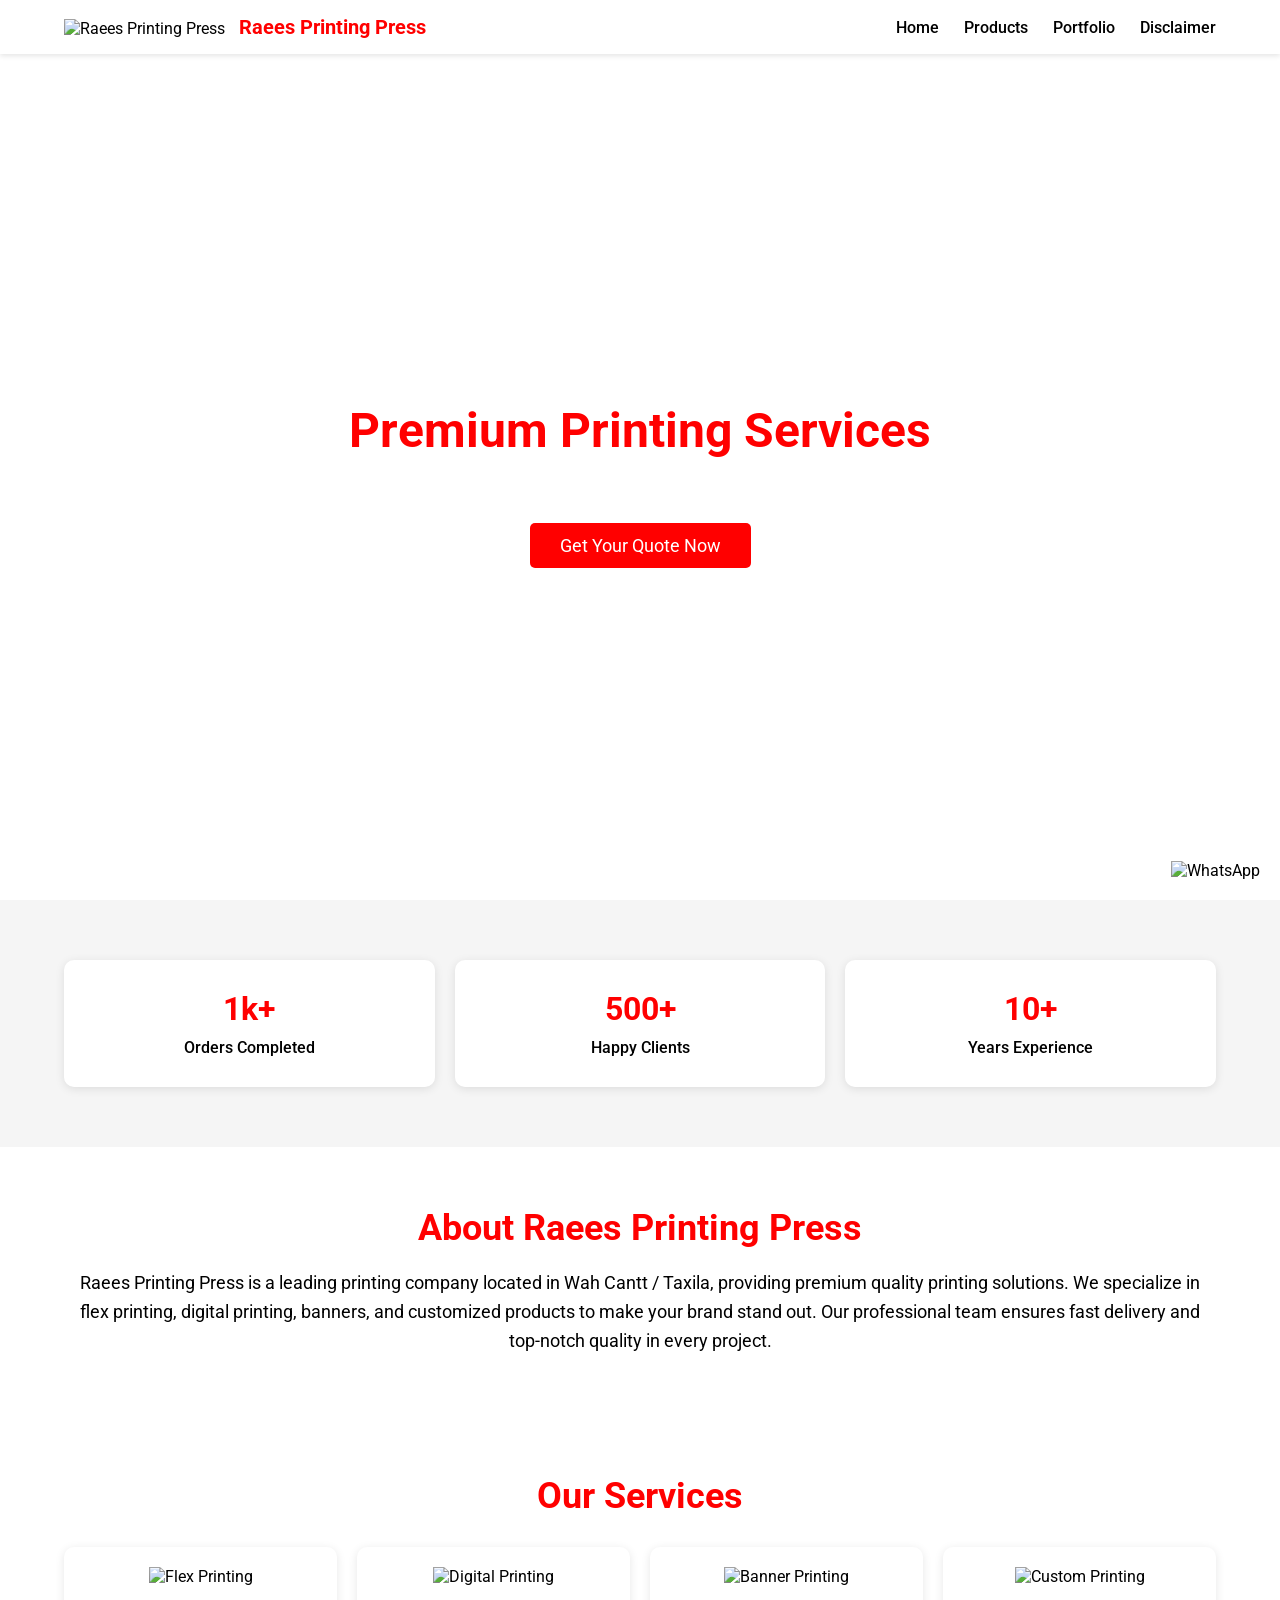
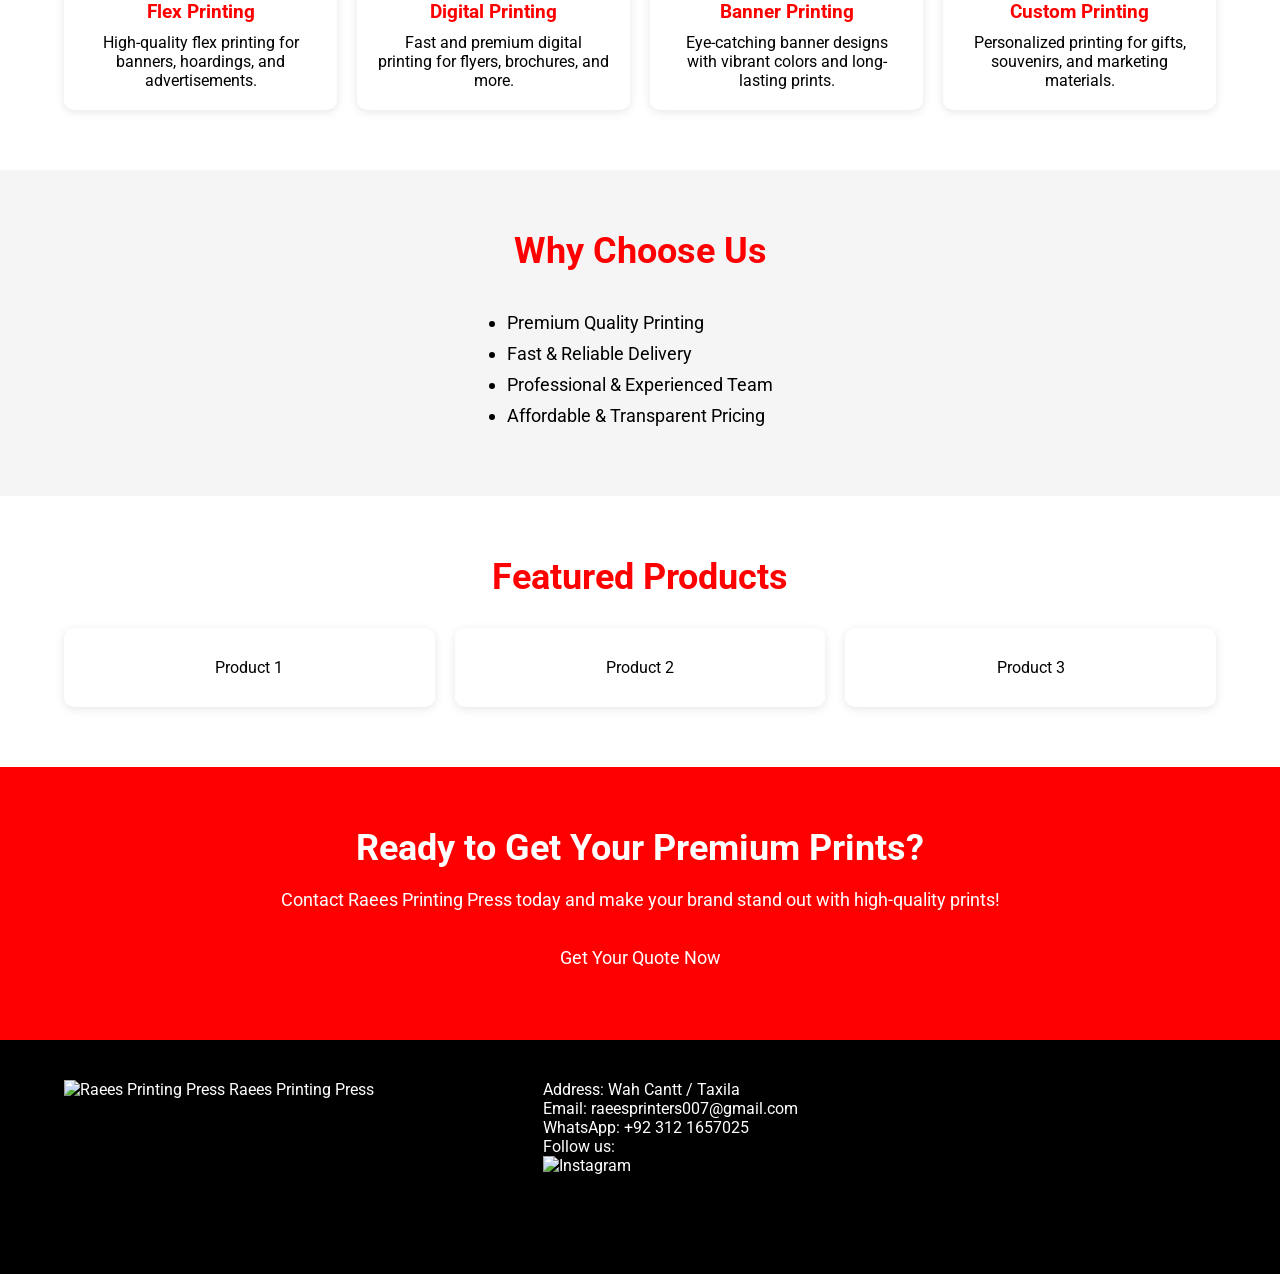
==== index.html @ 04711285 "Add initial index.html for Raees Printing Press" ====
<!DOCTYPE html>
<html lang="en">
<head>
<meta charset="UTF-8">
<meta name="viewport" content="width=device-width, initial-scale=1.0">
<title>Raees Printing Press | Professional Printing Services in Wah Cantt / Taxila</title>
<meta name="description" content="Raees Printing Press offers premium printing services including flex printing, digital printing, banner design, and more. Located in Wah Cantt / Taxila.">
<link rel="stylesheet" href="assets/css/style.css">
<link rel="icon" href="assets/images/logo.png">
<!-- Google Fonts -->
<link href="https://fonts.googleapis.com/css2?family=Roboto:wght@400;700&display=swap" rel="stylesheet">
</head>
<body>

<!-- WhatsApp Floating Button -->
<a href="https://wa.me/923121657025" target="_blank" class="whatsapp-float">
    <img src="assets/images/whatsapp.png" alt="WhatsApp">
</a>

<!-- Header / Hero Navbar -->
<header>
    <div class="container">
        <div class="logo">
            <img src="assets/images/logo.png" alt="Raees Printing Press">
            <span>Raees Printing Press</span>
        </div>
        <div class="hamburger" id="hamburger">
            <span></span>
            <span></span>
            <span></span>
        </div>
        <nav id="nav-menu">
            <ul>
                <li><a href="index.html">Home</a></li>
                <li><a href="products.html">Products</a></li>
                <li><a href="portfolio.html">Portfolio</a></li>
                <li><a href="disclaimer.html">Disclaimer</a></li>
            </ul>
        </nav>
    </div>
</header>

<!-- Hero Section -->
<section class="hero" style="background-image: url('assets/images/hero-bg.jpg');">
    <div class="hero-content">
        <h1>Premium Printing Services</h1>
        <p>High-quality flex, digital, and banner printing to make your brand shine.</p>
        <a href="contact.html" class="cta-btn">Get Your Quote Now</a>
    </div>
</section>

<!-- Stats Section -->
<section class="stats">
    <div class="container">
        <div class="stats-card"> 
            <h2>1k+</h2>
            <p>Orders Completed</p>
        </div>
        <div class="stats-card"> 
            <h2>500+</h2>
            <p>Happy Clients</p>
        </div>
        <div class="stats-card"> 
            <h2>10+</h2>
            <p>Years Experience</p>
        </div>
    </div>
</section>

<!-- About Section -->
<section class="about">
    <div class="container">
        <h2>About Raees Printing Press</h2>
        <p>Raees Printing Press is a leading printing company located in Wah Cantt / Taxila, providing premium quality printing solutions. We specialize in flex printing, digital printing, banners, and customized products to make your brand stand out. Our professional team ensures fast delivery and top-notch quality in every project.</p>
    </div>
</section>

<!-- Services Section -->
<section class="services">
    <div class="container">
        <h2>Our Services</h2>
        <div class="service-cards">
            <div class="service-card">
                <img src="assets/images/services-icons/flex.png" alt="Flex Printing">
                <h3>Flex Printing</h3>
                <p>High-quality flex printing for banners, hoardings, and advertisements.</p>
            </div>
            <div class="service-card">
                <img src="assets/images/services-icons/digital.png" alt="Digital Printing">
                <h3>Digital Printing</h3>
                <p>Fast and premium digital printing for flyers, brochures, and more.</p>
            </div>
            <div class="service-card">
                <img src="assets/images/services-icons/banner.png" alt="Banner Printing">
                <h3>Banner Printing</h3>
                <p>Eye-catching banner designs with vibrant colors and long-lasting prints.</p>
            </div>
            <div class="service-card">
                <img src="assets/images/services-icons/custom.png" alt="Custom Printing">
                <h3>Custom Printing</h3>
                <p>Personalized printing for gifts, souvenirs, and marketing materials.</p>
            </div>
        </div>
    </div>
</section>

<!-- Why Choose Us Section -->
<section class="why-choose">
    <div class="container">
        <h2>Why Choose Us</h2>
        <ul>
            <li>Premium Quality Printing</li>
            <li>Fast & Reliable Delivery</li>
            <li>Professional & Experienced Team</li>
            <li>Affordable & Transparent Pricing</li>
        </ul>
    </div>
</section>

<!-- Featured Products Section -->
<section class="featured-products">
    <div class="container">
        <h2>Featured Products</h2>
        <div class="product-cards">
            <div class="product-card">Product 1</div>
            <div class="product-card">Product 2</div>
            <div class="product-card">Product 3</div>
        </div>
    </div>
</section>

<!-- CTA Section -->
<section class="cta">
    <div class="container">
        <h2>Ready to Get Your Premium Prints?</h2>
        <p>Contact Raees Printing Press today and make your brand stand out with high-quality prints!</p>
        <a href="contact.html" class="cta-btn">Get Your Quote Now</a>
    </div>
</section>

<!-- Footer -->
<footer>
    <div class="container">
        <div class="footer-left">
            <img src="assets/images/logo.png" alt="Raees Printing Press">
            <span>Raees Printing Press</span>
        </div>
        <div class="footer-center">
            <p>Address: Wah Cantt / Taxila</p>
            <p>Email: <a href="mailto:raeesprinters007@gmail.com">raeesprinters007@gmail.com</a></p>
            <p>WhatsApp: <a href="https://wa.me/923121657025" target="_blank">+92 312 1657025</a></p>
            <p>Follow us:</p>
            <div class="social-icons">
                <a href="https://www.instagram.com/raees_printing_press?igsh=MTB2ZHc5Z3d5cWdnNQ==" target="_blank"><img src="assets/images/instagram.png" alt="Instagram"></a>
            </div>
        </div>
        <div class="footer-right">
            <iframe src="https://maps.app.goo.gl/bfA2wAhYfo6gKVCPA" width="250" height="150" style="border:0;" allowfullscreen="" loading="lazy"></iframe>
        </div>
    </div>
</footer>

<script src="assets/js/script.js"></script>
</body>
                        </html>
---- assets/css/style.css ----
/* Reset & Base */
*{
    margin:0;
    padding:0;
    box-sizing:border-box;
    font-family: 'Roboto', sans-serif;
}
body{
    background:#fff;
    color:#000;
}
a{text-decoration:none;color:inherit;}

/* Container */
.container{
    width:90%;
    max-width:1200px;
    margin:auto;
}

/* Header */
header{
    background:#fff;
    position:fixed;
    width:100%;
    top:0;
    left:0;
    z-index:1000;
    box-shadow:0 2px 5px rgba(0,0,0,0.1);
}
header .container{
    display:flex;
    justify-content:space-between;
    align-items:center;
    padding:15px 0;
}
.logo img{
    height:50px;
    margin-right:10px;
}
.logo span{
    font-size:20px;
    font-weight:700;
    color:red;
}
nav ul{
    display:flex;
    list-style:none;
    gap:25px;
}
nav ul li a{
    font-weight:500;
    color:#000;
    transition:0.3s;
}
nav ul li a:hover{color:red;}
.hamburger{
    display:none;
    flex-direction:column;
    cursor:pointer;
    gap:5px;
}
.hamburger span{
    width:25px;
    height:3px;
    background:red;
    transition:0.3s;
}

/* Hero Section */
.hero{
    height:100vh;
    background-size:cover;
    background-position:center;
    display:flex;
    justify-content:center;
    align-items:center;
    text-align:center;
    color:#fff;
    padding-top:70px;
}
.hero-content h1{
    font-size:48px;
    font-weight:700;
    margin-bottom:15px;
    color:red;
    opacity:0;
    transform:translateY(-30px);
    animation:fadeSlideIn 1s forwards 0.5s;
}
.hero-content p{
    font-size:20px;
    margin-bottom:25px;
    opacity:0;
    transform:translateY(30px);
    animation:fadeSlideIn 1s forwards 1s;
}
.cta-btn{
    display:inline-block;
    background:red;
    color:#fff;
    padding:12px 30px;
    font-size:18px;
    border-radius:5px;
    transition:0.3s;
}
.cta-btn:hover{
    background:#000;
    color:#fff;
}

/* Stats Section */
.stats{
    background:#f5f5f5;
    padding:60px 0;
}
.stats .container{
    display:flex;
    flex-wrap:wrap;
    gap:20px;
    justify-content:center;
}
.stats-card{
    background:#fff;
    flex:1 1 30%;
    min-width:200px;
    padding:30px;
    text-align:center;
    border-radius:10px;
    box-shadow:0 2px 10px rgba(0,0,0,0.1);
    transition:0.5s;
    opacity:0;
    transform:translateY(50px);
}
.stats-card h2{color:red;font-size:32px;margin-bottom:10px;}
.stats-card p{font-weight:500;}
.stats-card:hover{transform:translateY(-10px);}

/* About Section */
.about{padding:60px 0;text-align:center;}
.about h2{color:red;font-size:36px;margin-bottom:20px;}
.about p{font-size:18px;line-height:1.6;}

/* Services Section */
.services{padding:60px 0;text-align:center;}
.services h2{color:red;font-size:36px;margin-bottom:30px;}
.service-cards{
    display:flex;
    flex-wrap:wrap;
    gap:20px;
    justify-content:center;
}
.service-card{
    background:#fff;
    flex:1 1 220px;
    padding:20px;
    border-radius:10px;
    box-shadow:0 2px 10px rgba(0,0,0,0.1);
    transition:0.5s;
    opacity:0;
    transform:translateY(50px);
}
.service-card img{
    width:60px;
    margin-bottom:15px;
}
.service-card h3{color:red;margin-bottom:10px;}
.service-card p{font-size:16px;}
.service-card:hover{transform:translateY(-10px);}

/* Why Choose Us */
.why-choose{padding:60px 0;text-align:center;background:#f5f5f5;}
.why-choose h2{color:red;font-size:36px;margin-bottom:20px;}
.why-choose ul{
    list-style: disc;
    display:inline-block;
    text-align:left;
    margin-top:20px;
    font-size:18px;
}
.why-choose ul li{margin-bottom:10px;}

/* Featured Products */
.featured-products{padding:60px 0;text-align:center;}
.featured-products h2{color:red;font-size:36px;margin-bottom:30px;}
.product-cards{
    display:flex;
    flex-wrap:wrap;
    gap:20px;
    justify-content:center;
}
.product-card{
    background:#fff;
    flex:1 1 220px;
    padding:30px;
    border-radius:10px;
    box-shadow:0 2px 10px rgba(0,0,0,0.1);
    transition:0.5s;
    opacity:0;
    transform:translateY(50px);
}
.product-card:hover{transform:translateY(-10px);}

/* CTA Section */
.cta{padding:60px 0;text-align:center;background:red;color:#fff;}
.cta h2{font-size:36px;margin-bottom:20px;}
.cta p{font-size:18px;margin-bottom:25px;}

/* Footer */
footer{
    background:#000;
    color:#fff;
    padding:40px 0;
}
footer .container{
    display:flex;
    flex-wrap:wrap;
    gap:20px;
    justify-content:space-between;
}
footer a{color:#fff;}
.social-icons img{width:30px;margin-right:10px;}

/* WhatsApp Floating */
.whatsapp-float{
    position:fixed;
    bottom:20px;
    right:20px;
    z-index:1000;
}
.whatsapp-float img{width:50px;height:50px;}

/* Animations */
@keyframes fadeSlideIn{
    to{
        opacity:1;
        transform:translateY(0);
    }
}

/* Responsive */
@media(max-width:992px){
    nav ul{display:none;flex-direction:column;gap:15px;}
    .hamburger{display:flex;}
}
@media(max-width:768px){
    .stats .container{justify-content:center;}
    .stats-card{flex:1 1 45%;}
    .service-card{flex:1 1 45%;}
    .product-card{flex:1 1 45%;}
}
@media(max-width:480px){
    .stats-card{flex:1 1 100%; text-align:center;}
    .hero-content h1{font-size:32px;}
    .hero-content p{font-size:16px;}
    .cta h2{font-size:28px;}
}
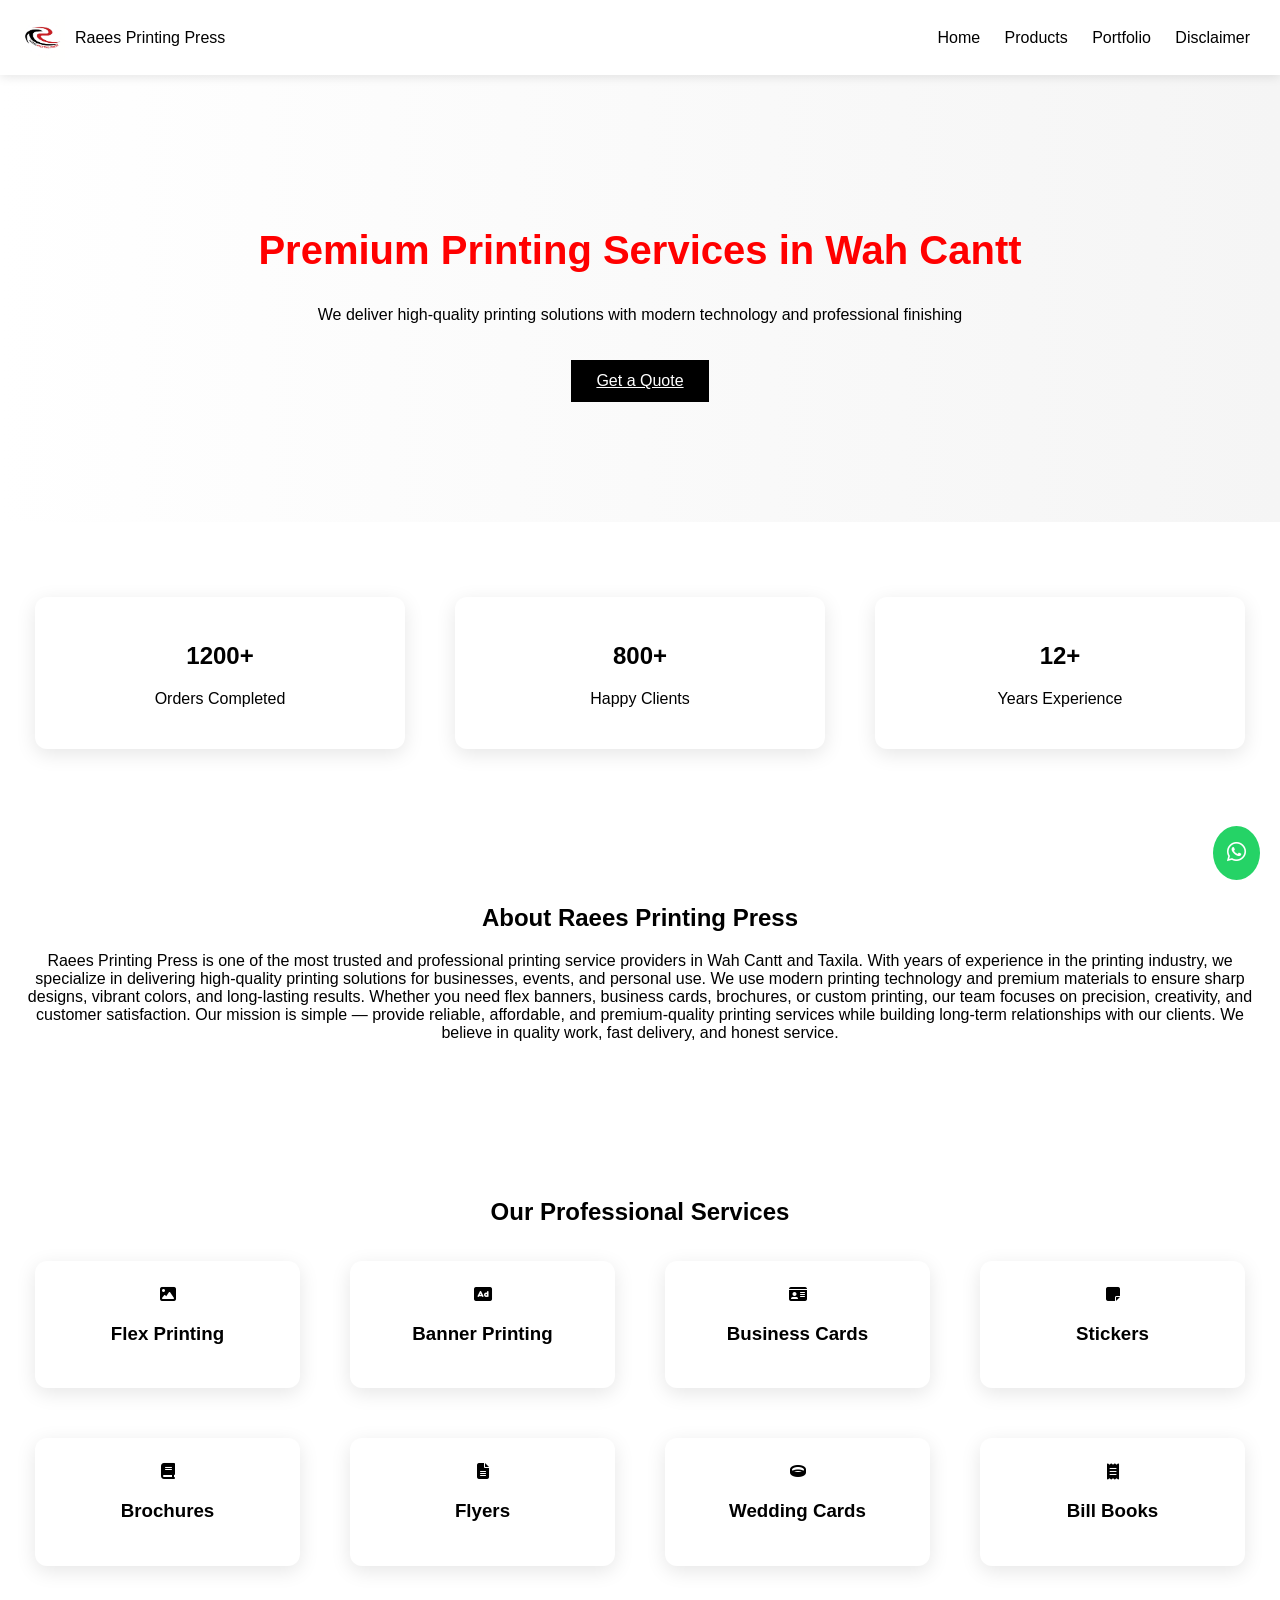
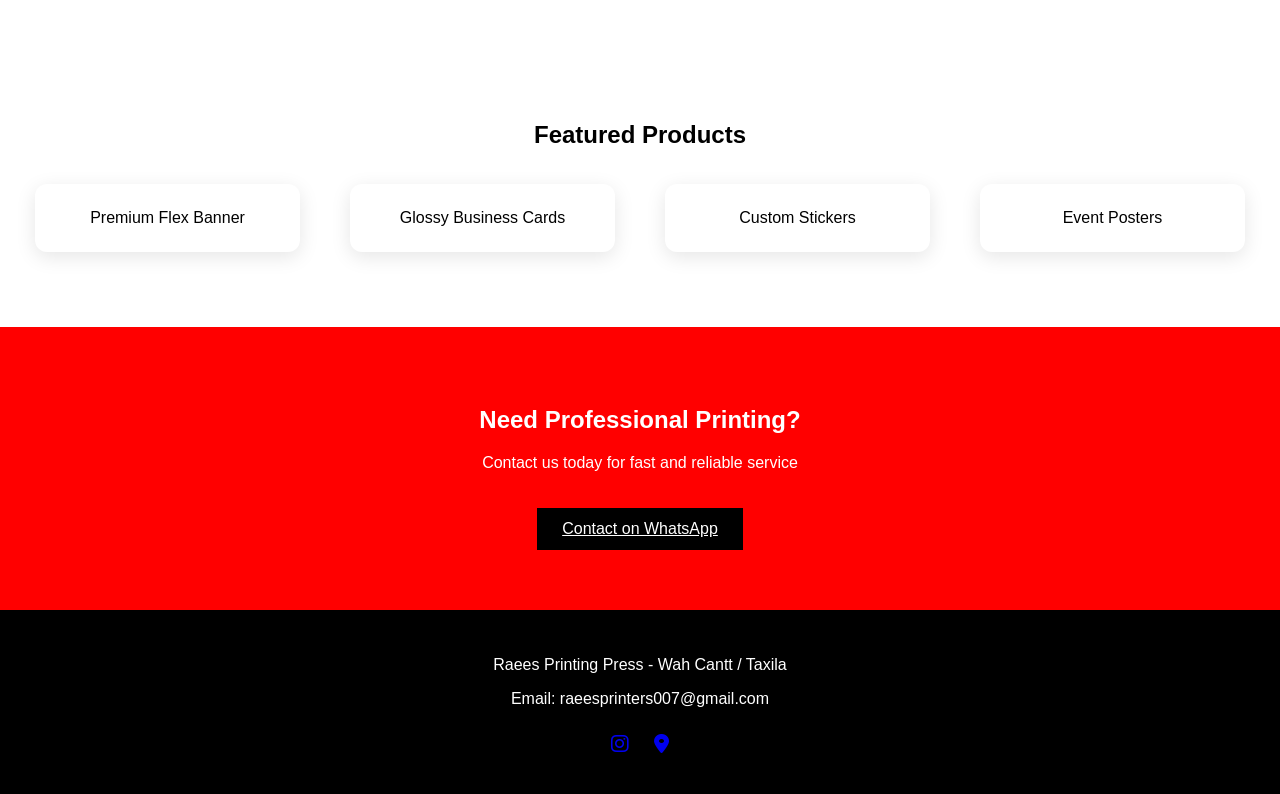
==== commit dfa9f257: "Create index.html for Raees Printing Press website This HTML file serves as the main structure for t" ====
--- a/index.html
+++ b/index.html
@@ -3,163 +3,158 @@
 <head>
 <meta charset="UTF-8">
 <meta name="viewport" content="width=device-width, initial-scale=1.0">
-<title>Raees Printing Press | Professional Printing Services in Wah Cantt / Taxila</title>
-<meta name="description" content="Raees Printing Press offers premium printing services including flex printing, digital printing, banner design, and more. Located in Wah Cantt / Taxila.">
-<link rel="stylesheet" href="assets/css/style.css">
-<link rel="icon" href="assets/images/logo.png">
-<!-- Google Fonts -->
-<link href="https://fonts.googleapis.com/css2?family=Roboto:wght@400;700&display=swap" rel="stylesheet">
+
+<title>Raees Printing Press | Best Printing Services in Wah Cantt & Taxila</title>
+
+<meta name="description" content="Raees Printing Press provides premium flex printing, banners, business cards, stickers, and more in Wah Cantt & Taxila. Affordable, fast, and high quality printing services.">
+
+<link rel="stylesheet" href="style.css">
+
+<!-- Icons -->
+<link rel="stylesheet" href="https://cdnjs.cloudflare.com/ajax/libs/font-awesome/6.5.0/css/all.min.css">
+
 </head>
+
 <body>
 
-<!-- WhatsApp Floating Button -->
-<a href="https://wa.me/923121657025" target="_blank" class="whatsapp-float">
-    <img src="assets/images/whatsapp.png" alt="WhatsApp">
+<!-- WhatsApp -->
+<a href="https://wa.me/923121657025" target="_blank" class="whatsapp">
+<i class="fa-brands fa-whatsapp"></i>
 </a>
 
-<!-- Header / Hero Navbar -->
+<!-- HEADER -->
 <header>
-    <div class="container">
-        <div class="logo">
-            <img src="assets/images/logo.png" alt="Raees Printing Press">
-            <span>Raees Printing Press</span>
-        </div>
-        <div class="hamburger" id="hamburger">
-            <span></span>
-            <span></span>
-            <span></span>
-        </div>
-        <nav id="nav-menu">
-            <ul>
-                <li><a href="index.html">Home</a></li>
-                <li><a href="products.html">Products</a></li>
-                <li><a href="portfolio.html">Portfolio</a></li>
-                <li><a href="disclaimer.html">Disclaimer</a></li>
-            </ul>
-        </nav>
-    </div>
+<div class="logo">
+<img src="logo.png">
+<span>Raees Printing Press</span>
+</div>
+
+<div class="menu" id="menu">
+<i class="fa fa-bars"></i>
+</div>
+
+<nav id="nav">
+<a href="index.html">Home</a>
+<a href="products.html">Products</a>
+<a href="portfolio.html">Portfolio</a>
+<a href="disclaimer.html">Disclaimer</a>
+</nav>
 </header>
 
-<!-- Hero Section -->
-<section class="hero" style="background-image: url('assets/images/hero-bg.jpg');">
-    <div class="hero-content">
-        <h1>Premium Printing Services</h1>
-        <p>High-quality flex, digital, and banner printing to make your brand shine.</p>
-        <a href="contact.html" class="cta-btn">Get Your Quote Now</a>
-    </div>
+<!-- HERO -->
+<section class="hero">
+<h1>Premium Printing Services in Wah Cantt</h1>
+<p>We deliver high-quality printing solutions with modern technology and professional finishing</p>
+
+<a href="https://wa.me/923121657025" target="_blank" class="btn">Get a Quote</a>
 </section>
 
-<!-- Stats Section -->
-<section class="stats">
-    <div class="container">
-        <div class="stats-card"> 
-            <h2>1k+</h2>
-            <p>Orders Completed</p>
-        </div>
-        <div class="stats-card"> 
-            <h2>500+</h2>
-            <p>Happy Clients</p>
-        </div>
-        <div class="stats-card"> 
-            <h2>10+</h2>
-            <p>Years Experience</p>
-        </div>
-    </div>
+<!-- STATS -->
+<section class="section stats">
+<div class="card"><h2 data-target="1200">0</h2><p>Orders Completed</p></div>
+<div class="card"><h2 data-target="800">0</h2><p>Happy Clients</p></div>
+<div class="card"><h2 data-target="12">0</h2><p>Years Experience</p></div>
 </section>
 
-<!-- About Section -->
-<section class="about">
-    <div class="container">
-        <h2>About Raees Printing Press</h2>
-        <p>Raees Printing Press is a leading printing company located in Wah Cantt / Taxila, providing premium quality printing solutions. We specialize in flex printing, digital printing, banners, and customized products to make your brand stand out. Our professional team ensures fast delivery and top-notch quality in every project.</p>
-    </div>
+<!-- ABOUT -->
+<section class="section">
+<h2>About Raees Printing Press</h2>
+
+<p>
+Raees Printing Press is one of the most trusted and professional printing service providers in Wah Cantt and Taxila. With years of experience in the printing industry, we specialize in delivering high-quality printing solutions for businesses, events, and personal use.
+
+We use modern printing technology and premium materials to ensure sharp designs, vibrant colors, and long-lasting results. Whether you need flex banners, business cards, brochures, or custom printing, our team focuses on precision, creativity, and customer satisfaction.
+
+Our mission is simple — provide reliable, affordable, and premium-quality printing services while building long-term relationships with our clients. We believe in quality work, fast delivery, and honest service.
+</p>
+
 </section>
 
-<!-- Services Section -->
-<section class="services">
-    <div class="container">
-        <h2>Our Services</h2>
-        <div class="service-cards">
-            <div class="service-card">
-                <img src="assets/images/services-icons/flex.png" alt="Flex Printing">
-                <h3>Flex Printing</h3>
-                <p>High-quality flex printing for banners, hoardings, and advertisements.</p>
-            </div>
-            <div class="service-card">
-                <img src="assets/images/services-icons/digital.png" alt="Digital Printing">
-                <h3>Digital Printing</h3>
-                <p>Fast and premium digital printing for flyers, brochures, and more.</p>
-            </div>
-            <div class="service-card">
-                <img src="assets/images/services-icons/banner.png" alt="Banner Printing">
-                <h3>Banner Printing</h3>
-                <p>Eye-catching banner designs with vibrant colors and long-lasting prints.</p>
-            </div>
-            <div class="service-card">
-                <img src="assets/images/services-icons/custom.png" alt="Custom Printing">
-                <h3>Custom Printing</h3>
-                <p>Personalized printing for gifts, souvenirs, and marketing materials.</p>
-            </div>
-        </div>
-    </div>
+<!-- SERVICES -->
+<section class="section">
+<h2>Our Professional Services</h2>
+
+<div class="grid">
+
+<div class="card">
+<i class="fa-solid fa-image"></i>
+<h3>Flex Printing</h3>
+</div>
+
+<div class="card">
+<i class="fa-solid fa-rectangle-ad"></i>
+<h3>Banner Printing</h3>
+</div>
+
+<div class="card">
+<i class="fa-solid fa-id-card"></i>
+<h3>Business Cards</h3>
+</div>
+
+<div class="card">
+<i class="fa-solid fa-sticky-note"></i>
+<h3>Stickers</h3>
+</div>
+
+<div class="card">
+<i class="fa-solid fa-book"></i>
+<h3>Brochures</h3>
+</div>
+
+<div class="card">
+<i class="fa-solid fa-file-lines"></i>
+<h3>Flyers</h3>
+</div>
+
+<div class="card">
+<i class="fa-solid fa-ring"></i>
+<h3>Wedding Cards</h3>
+</div>
+
+<div class="card">
+<i class="fa-solid fa-receipt"></i>
+<h3>Bill Books</h3>
+</div>
+
+</div>
 </section>
 
-<!-- Why Choose Us Section -->
-<section class="why-choose">
-    <div class="container">
-        <h2>Why Choose Us</h2>
-        <ul>
-            <li>Premium Quality Printing</li>
-            <li>Fast & Reliable Delivery</li>
-            <li>Professional & Experienced Team</li>
-            <li>Affordable & Transparent Pricing</li>
-        </ul>
-    </div>
+<!-- FEATURED PRODUCTS -->
+<section class="section">
+<h2>Featured Products</h2>
+
+<div class="grid">
+
+<div class="card">Premium Flex Banner</div>
+<div class="card">Glossy Business Cards</div>
+<div class="card">Custom Stickers</div>
+<div class="card">Event Posters</div>
+
+</div>
 </section>
 
-<!-- Featured Products Section -->
-<section class="featured-products">
-    <div class="container">
-        <h2>Featured Products</h2>
-        <div class="product-cards">
-            <div class="product-card">Product 1</div>
-            <div class="product-card">Product 2</div>
-            <div class="product-card">Product 3</div>
-        </div>
-    </div>
+<!-- CTA -->
+<section class="cta">
+<h2>Need Professional Printing?</h2>
+<p>Contact us today for fast and reliable service</p>
+
+<a href="https://wa.me/923121657025" target="_blank" class="btn">Contact on WhatsApp</a>
 </section>
 
-<!-- CTA Section -->
-<section class="cta">
-    <div class="container">
-        <h2>Ready to Get Your Premium Prints?</h2>
-        <p>Contact Raees Printing Press today and make your brand stand out with high-quality prints!</p>
-        <a href="contact.html" class="cta-btn">Get Your Quote Now</a>
-    </div>
-</section>
+<!-- FOOTER -->
+<footer>
+<p>Raees Printing Press - Wah Cantt / Taxila</p>
+<p>Email: raeesprinters007@gmail.com</p>
 
-<!-- Footer -->
-<footer>
-    <div class="container">
-        <div class="footer-left">
-            <img src="assets/images/logo.png" alt="Raees Printing Press">
-            <span>Raees Printing Press</span>
-        </div>
-        <div class="footer-center">
-            <p>Address: Wah Cantt / Taxila</p>
-            <p>Email: <a href="mailto:raeesprinters007@gmail.com">raeesprinters007@gmail.com</a></p>
-            <p>WhatsApp: <a href="https://wa.me/923121657025" target="_blank">+92 312 1657025</a></p>
-            <p>Follow us:</p>
-            <div class="social-icons">
-                <a href="https://www.instagram.com/raees_printing_press?igsh=MTB2ZHc5Z3d5cWdnNQ==" target="_blank"><img src="assets/images/instagram.png" alt="Instagram"></a>
-            </div>
-        </div>
-        <div class="footer-right">
-            <iframe src="https://maps.app.goo.gl/bfA2wAhYfo6gKVCPA" width="250" height="150" style="border:0;" allowfullscreen="" loading="lazy"></iframe>
-        </div>
-    </div>
+<div class="icons">
+<a href="https://www.instagram.com/raees_printing_press?igsh=MTB2ZHc5Z3d5cWdnNQ==" target="_blank">
+<i class="fa-brands fa-instagram"></i></a>
+
+<a href="https://maps.app.goo.gl/bfA2wAhYfo6gKVCPA" target="_blank">
+<i class="fa-solid fa-location-dot"></i></a>
+</div>
 </footer>
 
-<script src="assets/js/script.js"></script>
+<script src="script.js"></script>
 </body>
-                        </html>
+</html>
--- a/style.css
+++ b/style.css
@@ -0,0 +1,163 @@
+body{
+margin:0;
+font-family: 'Segoe UI', sans-serif;
+scroll-behavior:smooth;
+}
+
+/* Header */
+header{
+display:flex;
+justify-content:space-between;
+align-items:center;
+padding:15px 20px;
+background:#fff;
+box-shadow:0 2px 10px rgba(0,0,0,0.1);
+position:sticky;
+top:0;
+z-index:1000;
+}
+
+.logo{display:flex;align-items:center}
+.logo img{width:45px;margin-right:10px}
+
+nav a{
+margin:10px;
+text-decoration:none;
+color:#000;
+position:relative;
+}
+
+nav a::after{
+content:'';
+width:0;
+height:2px;
+background:red;
+position:absolute;
+bottom:-5px;
+left:0;
+transition:0.3s;
+}
+nav a:hover::after{width:100%}
+
+.menu{display:none;font-size:22px;cursor:pointer}
+
+/* Hero */
+.hero{
+text-align:center;
+padding:120px 20px;
+background:linear-gradient(to right,#fff,#f5f5f5);
+}
+
+.hero h1{
+color:red;
+font-size:40px;
+animation:fadeUp 1s ease;
+}
+
+.hero p{
+animation:fadeUp 1.5s ease;
+}
+
+.btn{
+background:black;
+color:#fff;
+padding:12px 25px;
+display:inline-block;
+margin-top:20px;
+transition:0.3s;
+}
+.btn:hover{
+background:red;
+transform:scale(1.05);
+}
+
+/* Sections */
+.section{
+padding:60px 20px;
+text-align:center;
+}
+
+/* Cards */
+.card{
+background:#fff;
+margin:15px;
+padding:25px;
+border-radius:12px;
+box-shadow:0 5px 20px rgba(0,0,0,0.1);
+transition:0.4s;
+animation:fadeUp 1s ease;
+}
+
+.card:hover{
+transform:translateY(-10px) scale(1.03);
+box-shadow:0 10px 30px rgba(0,0,0,0.2);
+}
+
+/* Grid */
+.grid{
+display:grid;
+grid-template-columns:repeat(auto-fit,minmax(250px,1fr));
+gap:20px;
+}
+
+/* Stats */
+.stats{
+display:grid;
+grid-template-columns:repeat(auto-fit,minmax(200px,1fr));
+gap:20px;
+}
+
+/* CTA */
+.cta{
+background:red;
+color:#fff;
+padding:60px;
+text-align:center;
+}
+
+/* Footer */
+footer{
+background:#000;
+color:#fff;
+text-align:center;
+padding:30px;
+}
+
+.icons i{
+margin:10px;
+font-size:20px;
+}
+
+/* WhatsApp */
+.whatsapp{
+position:fixed;
+bottom:20px;
+right:20px;
+background:#25D366;
+color:#fff;
+padding:14px;
+border-radius:50%;
+font-size:22px;
+z-index:1000;
+}
+
+/* Animations */
+@keyframes fadeUp{
+from{opacity:0;transform:translateY(40px)}
+to{opacity:1;transform:translateY(0)}
+}
+
+/* Mobile */
+@media(max-width:768px){
+nav{
+display:none;
+flex-direction:column;
+background:#fff;
+position:absolute;
+top:60px;
+right:0;
+width:100%;
+}
+nav.active{display:flex}
+.menu{display:block}
+}
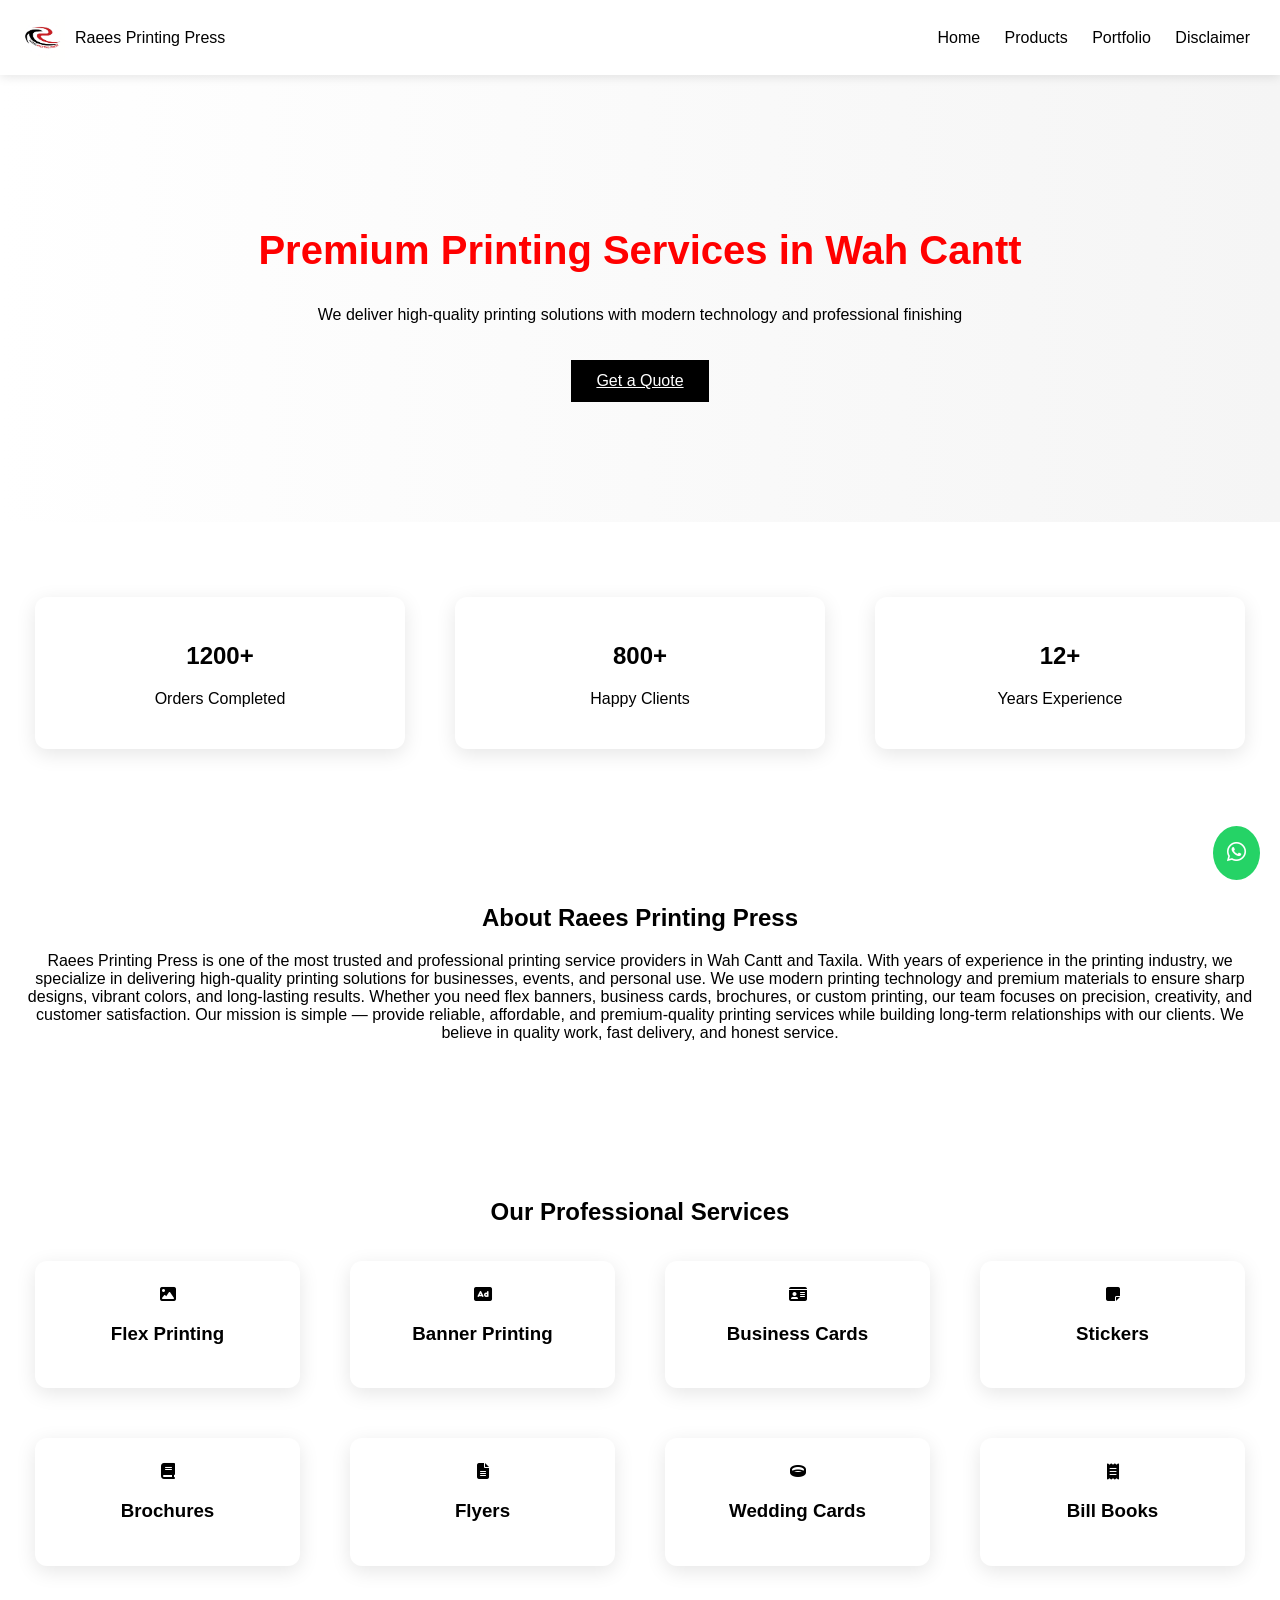
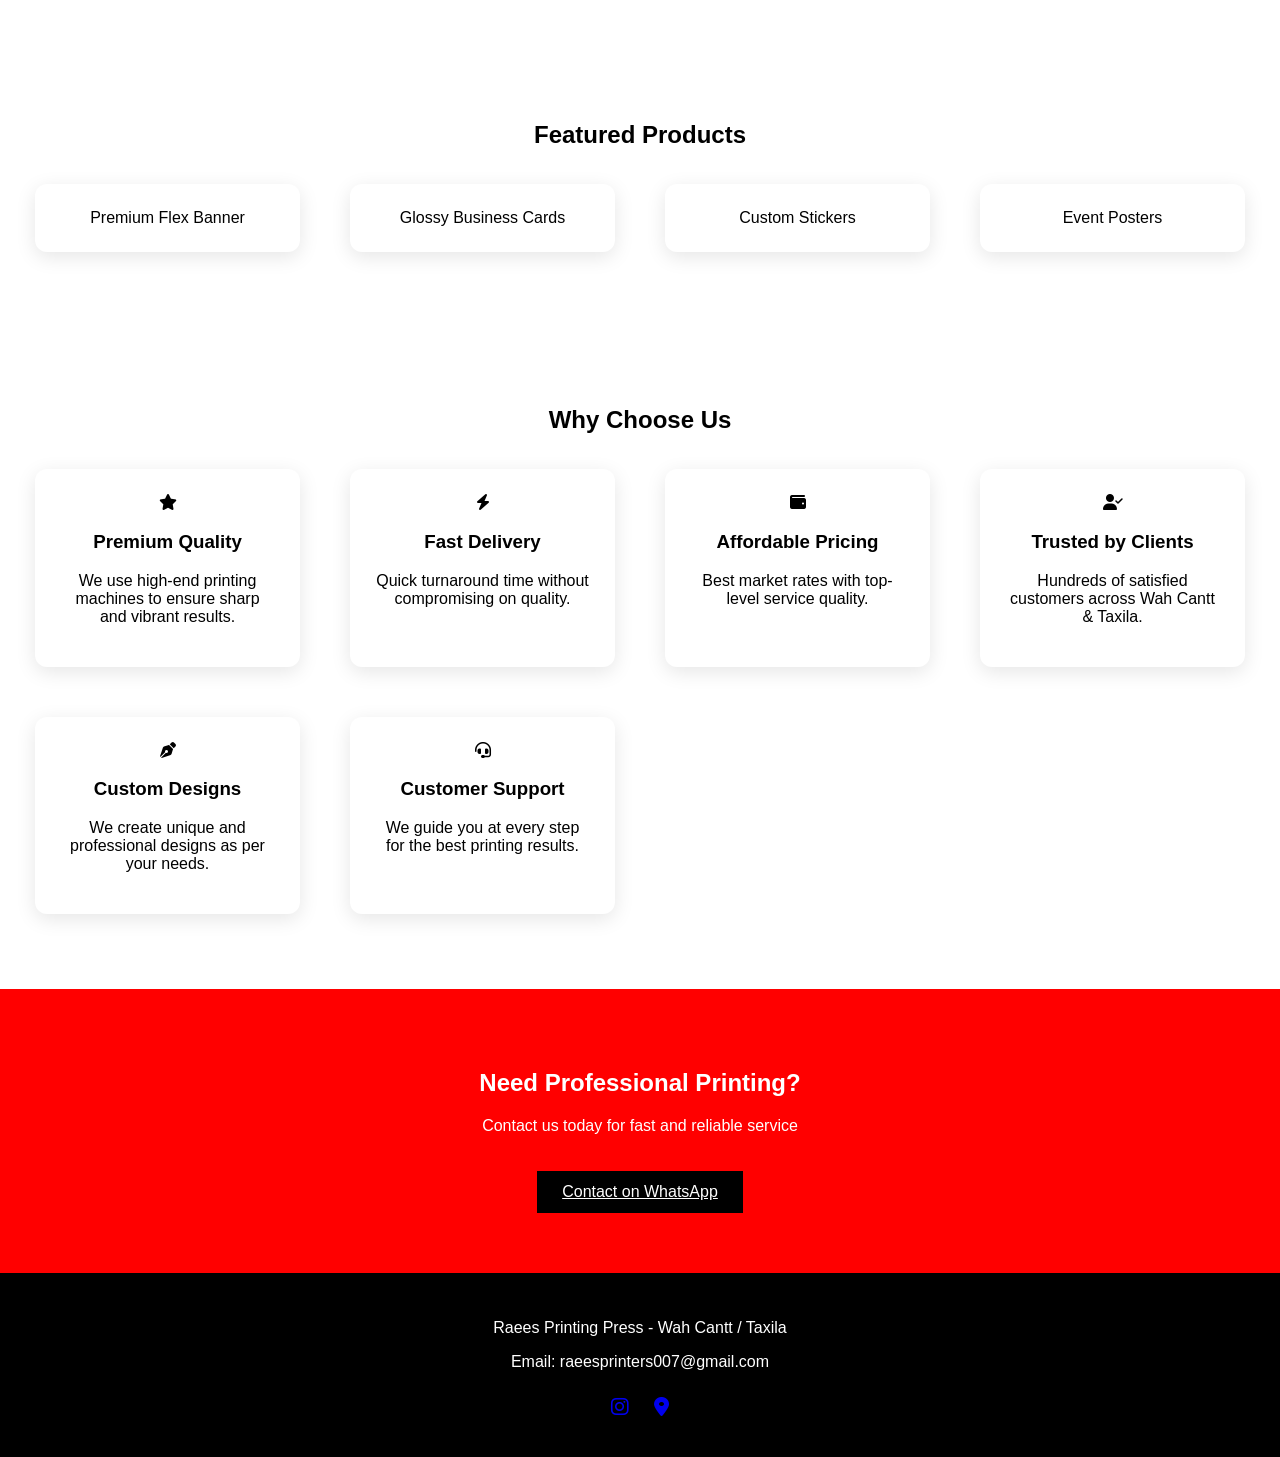
==== commit d4cfcf00: "Update index.html" ====
--- a/index.html
+++ b/index.html
@@ -133,6 +133,57 @@
 </div>
 </section>
 
+
+  
+
+
+<section class="section">
+<h2>Why Choose Us</h2>
+
+<div class="grid">
+
+<div class="card">
+<i class="fa-solid fa-star"></i>
+<h3>Premium Quality</h3>
+<p>We use high-end printing machines to ensure sharp and vibrant results.</p>
+</div>
+
+<div class="card">
+<i class="fa-solid fa-bolt"></i>
+<h3>Fast Delivery</h3>
+<p>Quick turnaround time without compromising on quality.</p>
+</div>
+
+<div class="card">
+<i class="fa-solid fa-wallet"></i>
+<h3>Affordable Pricing</h3>
+<p>Best market rates with top-level service quality.</p>
+</div>
+
+<div class="card">
+<i class="fa-solid fa-user-check"></i>
+<h3>Trusted by Clients</h3>
+<p>Hundreds of satisfied customers across Wah Cantt & Taxila.</p>
+</div>
+
+<div class="card">
+<i class="fa-solid fa-pen-nib"></i>
+<h3>Custom Designs</h3>
+<p>We create unique and professional designs as per your needs.</p>
+</div>
+
+<div class="card">
+<i class="fa-solid fa-headset"></i>
+<h3>Customer Support</h3>
+<p>We guide you at every step for the best printing results.</p>
+</div>
+
+</div>
+</section>
+  
+  
+
+  
 <!-- CTA -->
 <section class="cta">
 <h2>Need Professional Printing?</h2>
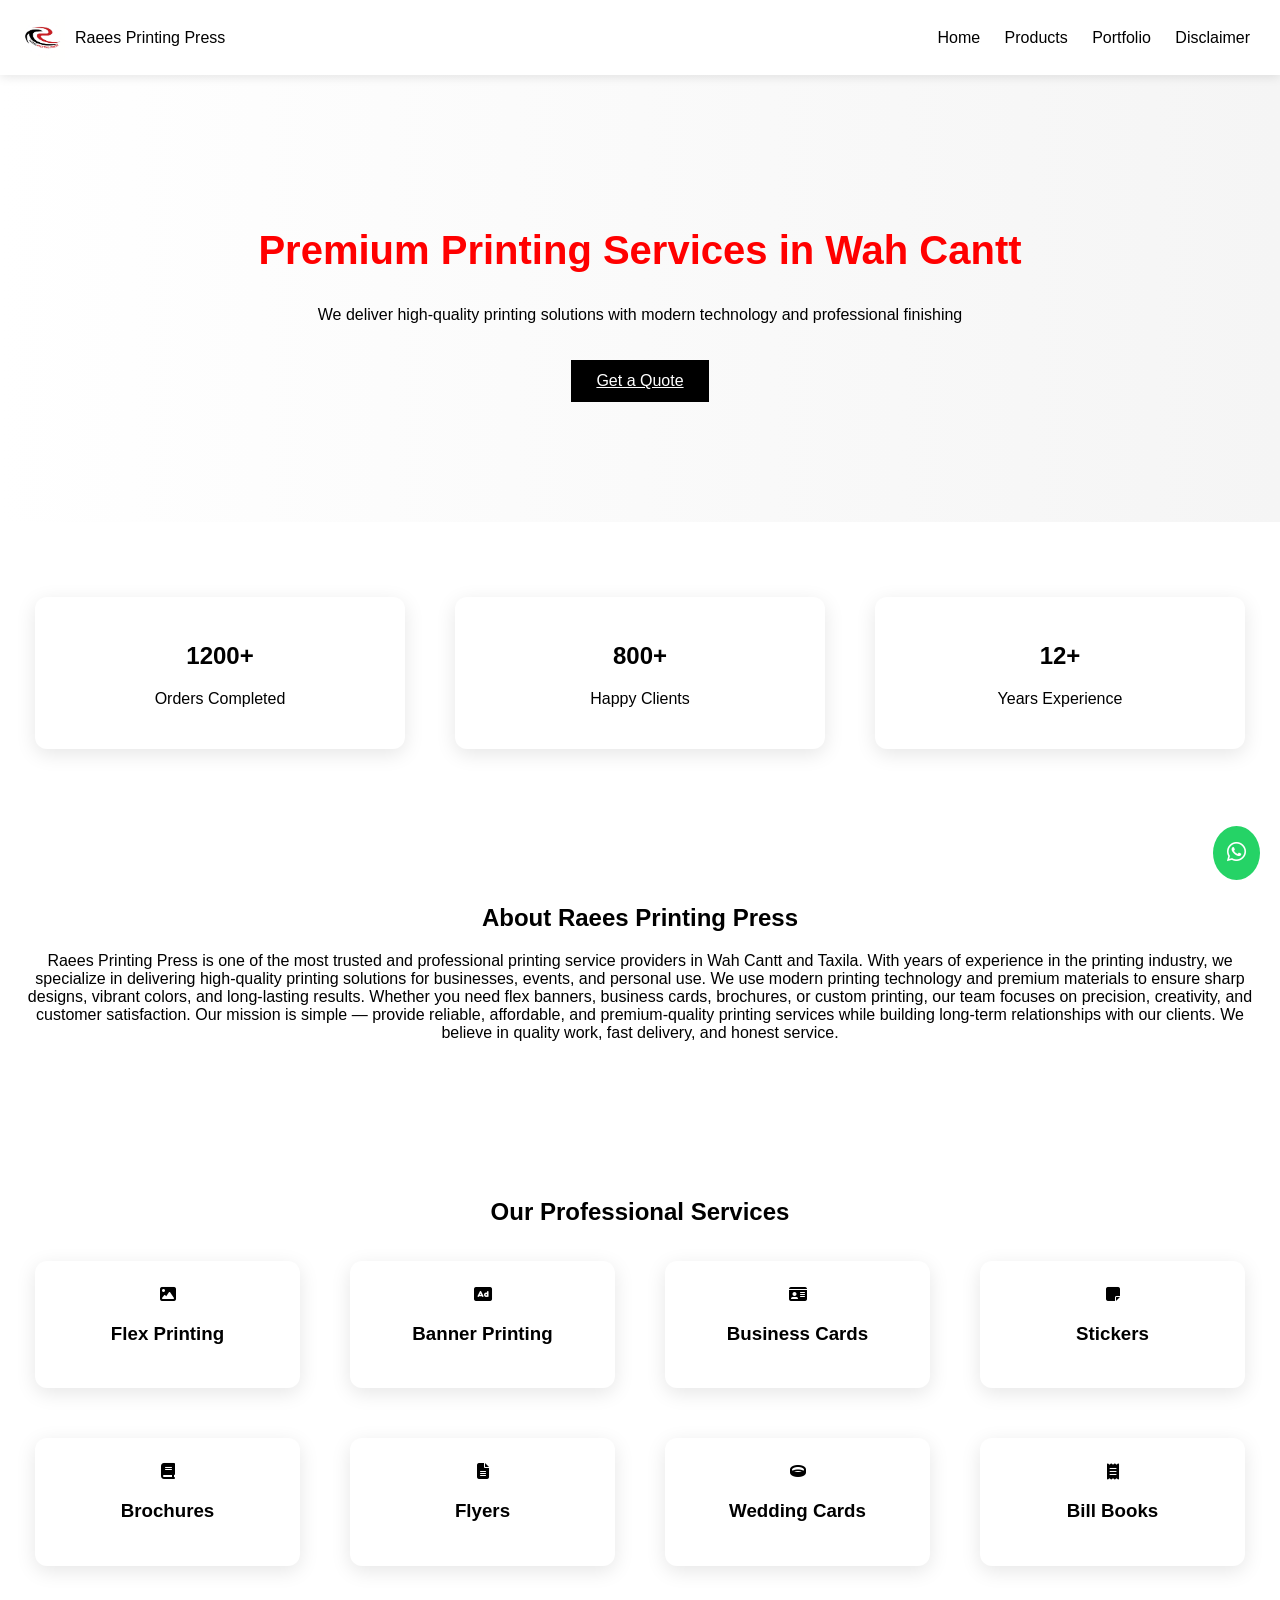
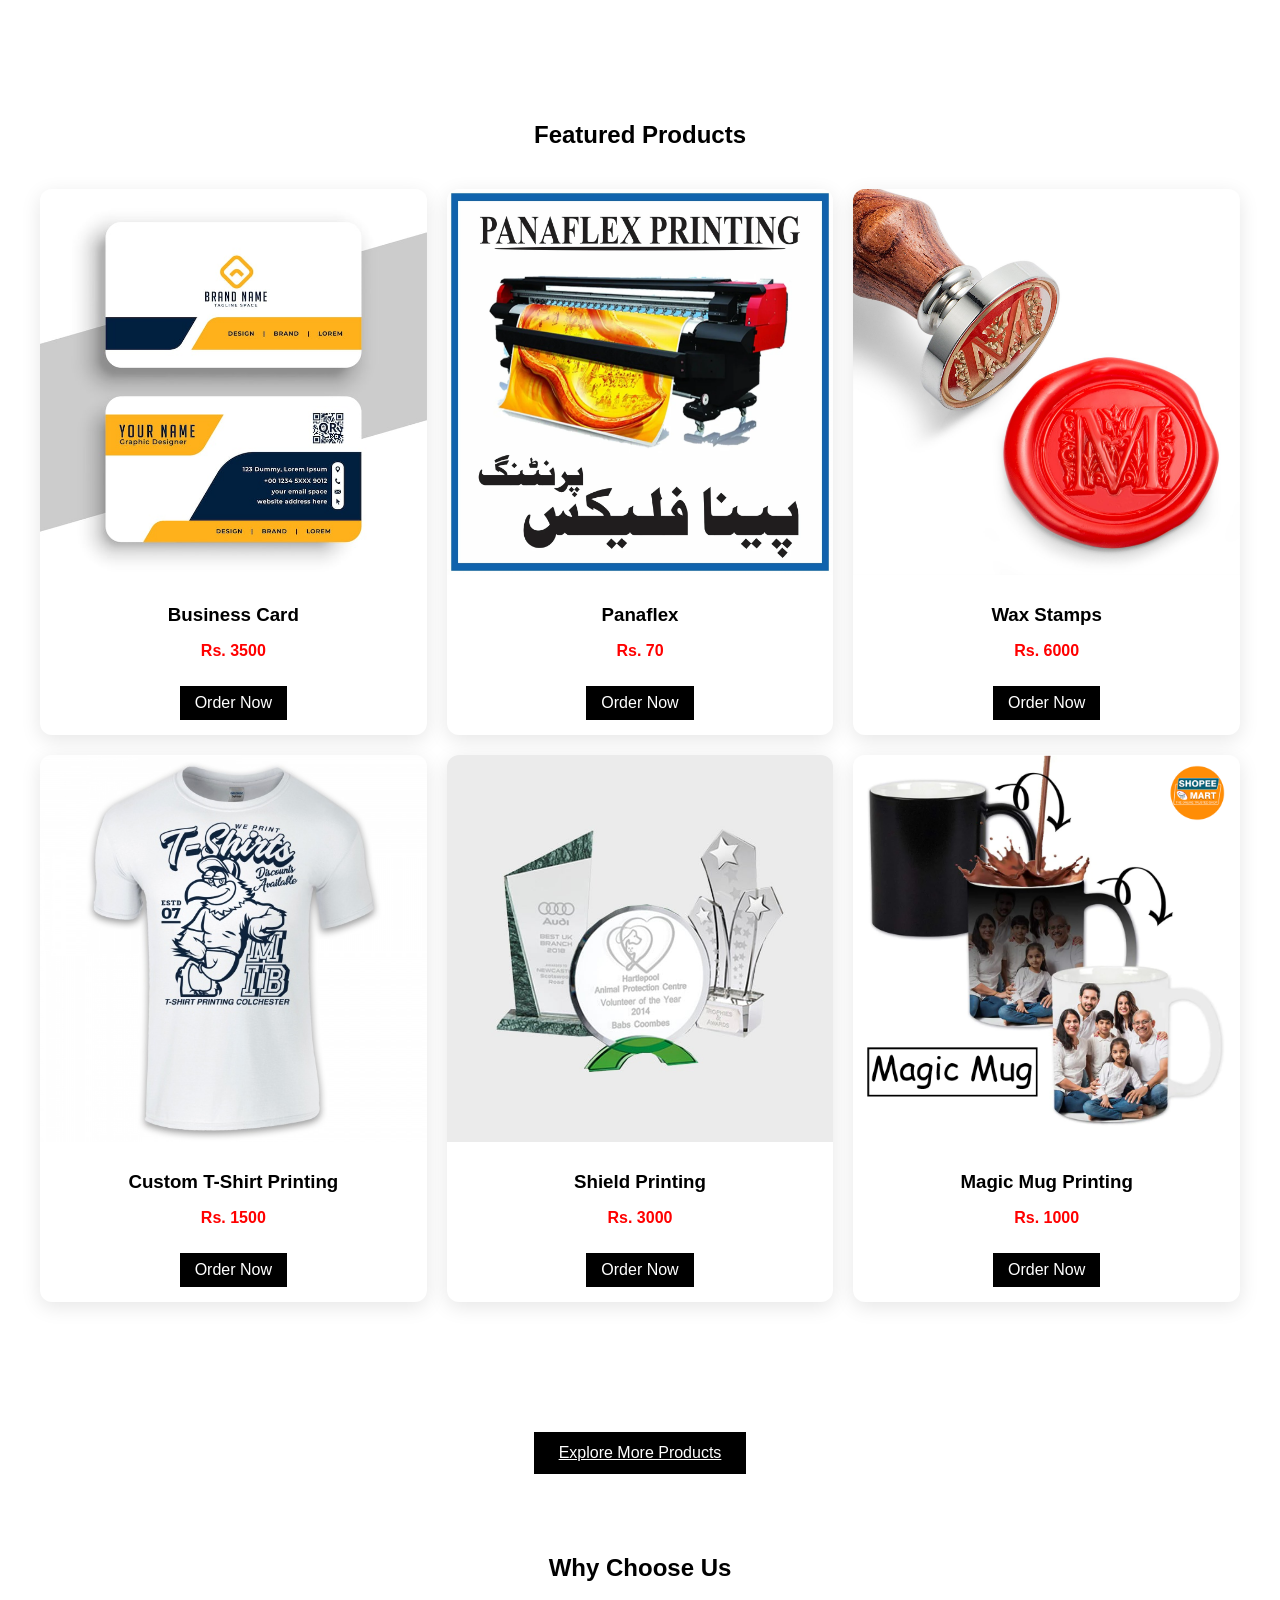
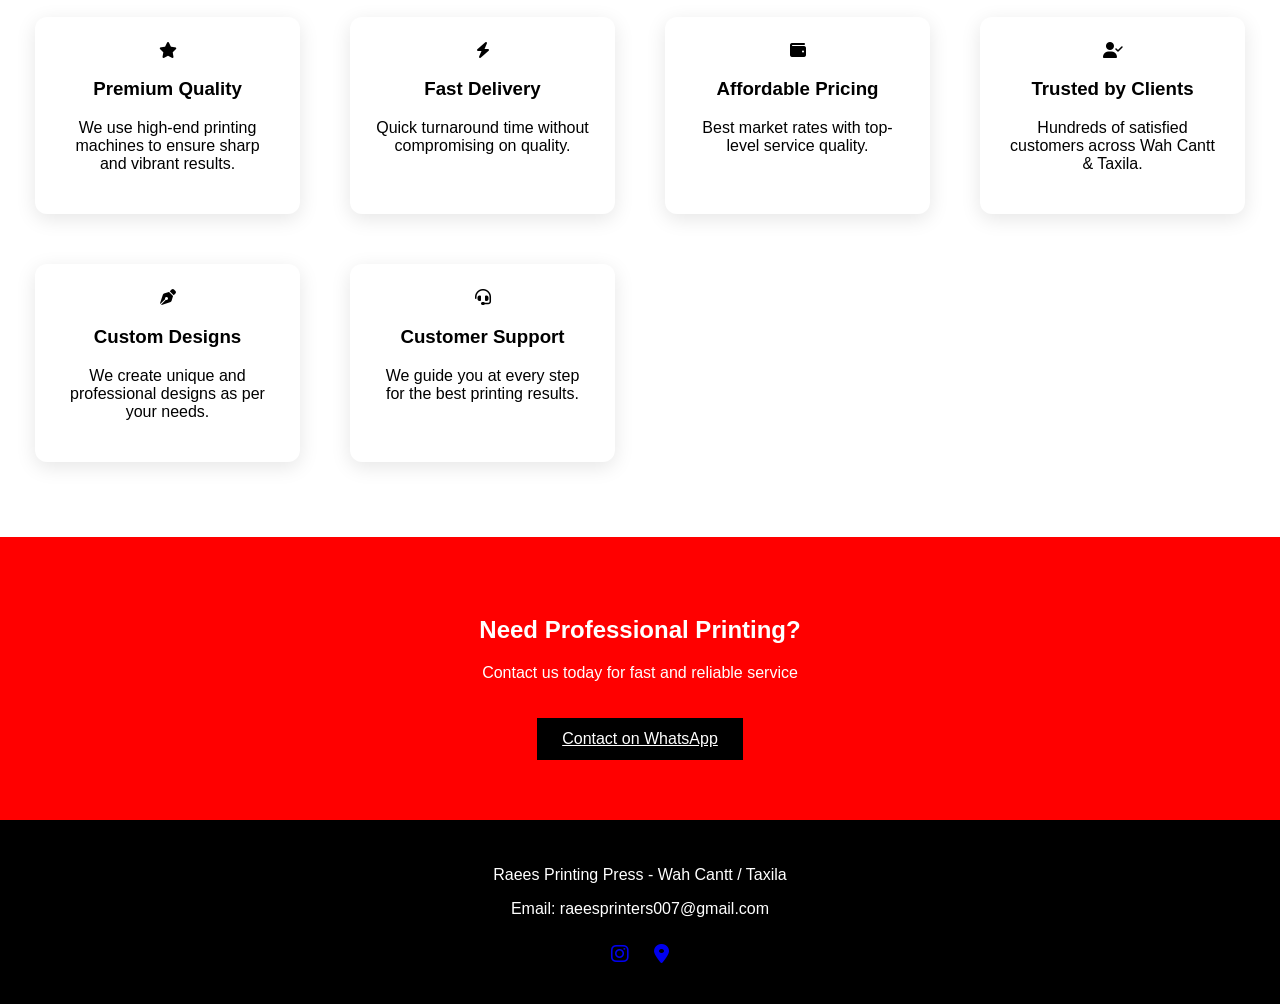
==== commit 11b2673f: "Update index.html" ====
--- a/index.html
+++ b/index.html
@@ -123,17 +123,68 @@
 <section class="section">
 <h2>Featured Products</h2>
 
-<div class="grid">
-
-<div class="card">Premium Flex Banner</div>
-<div class="card">Glossy Business Cards</div>
-<div class="card">Custom Stickers</div>
-<div class="card">Event Posters</div>
-
-</div>
-</section>
-
-
+<div class="products">
+
+<!-- FIRST 6 (UNCHANGED) -->
+<div class="product-card">
+<img src="business-card.jpg">
+<div class="product-content">
+<h3>Business Card</h3>
+<p class="price">Rs. 3500</p>
+<a href="https://wa.me/923121657025?text=Hi! Sir I want to order Business Card" target="_blank" class="order-btn">Order Now</a>
+</div>
+</div>
+
+<div class="product-card">
+<img src="panaflex.jpg">
+<div class="product-content">
+<h3>Panaflex</h3>
+<p class="price">Rs. 70</p>
+<a href="https://wa.me/923121657025?text=Hi! Sir I want to order Panaflex" target="_blank" class="order-btn">Order Now</a>
+</div>
+</div>
+
+<div class="product-card">
+<img src="wax-stamp.jpg">
+<div class="product-content">
+<h3>Wax Stamps</h3>
+<p class="price">Rs. 6000</p>
+<a href="https://wa.me/923121657025?text=Hi! Sir I want to order Wax Stamps" target="_blank" class="order-btn">Order Now</a>
+</div>
+</div>
+
+<div class="product-card">
+<img src="tshirt.jpg">
+<div class="product-content">
+<h3>Custom T-Shirt Printing</h3>
+<p class="price">Rs. 1500</p>
+<a href="https://wa.me/923121657025?text=Hi! Sir I want to order Custom T-Shirt Printing" target="_blank" class="order-btn">Order Now</a>
+</div>
+</div>
+
+<div class="product-card">
+<img src="shield.jpg">
+<div class="product-content">
+<h3>Shield Printing</h3>
+<p class="price">Rs. 3000</p>
+<a href="https://wa.me/923121657025?text=Hi! Sir I want to order Shield Printing" target="_blank" class="order-btn">Order Now</a>
+</div>
+</div>
+
+<div class="product-card">
+<img src="mug.jpg">
+<div class="product-content">
+<h3>Magic Mug Printing</h3>
+<p class="price">Rs. 1000</p>
+<a href="https://wa.me/923121657025?text=Hi! Sir I want to order Magic Mug Printing" target="_blank" class="order-btn">Order Now</a>
+</div>
+</div>
+
+</section>
+
+<div style="text-align:center; margin-top:30px;">
+<a href="products.html" class="btn explore-btn">Explore More Products</a>
+</div>
   
 
 
--- a/style.css
+++ b/style.css
@@ -161,3 +161,73 @@
 nav.active{display:flex}
 .menu{display:block}
 }
+
+
+
+
+
+/* PRODUCTS GRID */
+.products{
+display:grid;
+grid-template-columns:repeat(3,1fr);
+gap:20px;
+padding:20px;
+}
+
+/* MOBILE */
+@media(max-width:768px){
+.products{
+grid-template-columns:repeat(2,1fr);
+}
+}
+
+/* PRODUCT CARD */
+.product-card{
+background:#fff;
+border-radius:12px;
+box-shadow:0 5px 20px rgba(0,0,0,0.1);
+overflow:hidden;
+transition:0.3s;
+}
+
+.product-card:hover{
+transform:translateY(-8px);
+box-shadow:0 10px 30px rgba(0,0,0,0.2);
+}
+
+/* IMAGE 1:1 */
+.product-card img{
+width:100%;
+aspect-ratio:1/1;
+object-fit:cover;
+}
+
+/* CONTENT */
+.product-content{
+padding:15px;
+text-align:center;
+}
+
+.product-content h3{
+margin:10px 0 5px;
+}
+
+.price{
+color:red;
+font-weight:bold;
+}
+
+/* BUTTON */
+.order-btn{
+display:inline-block;
+margin-top:10px;
+padding:8px 15px;
+background:black;
+color:#fff;
+text-decoration:none;
+transition:0.3s;
+}
+
+.order-btn:hover{
+background:red;
+}
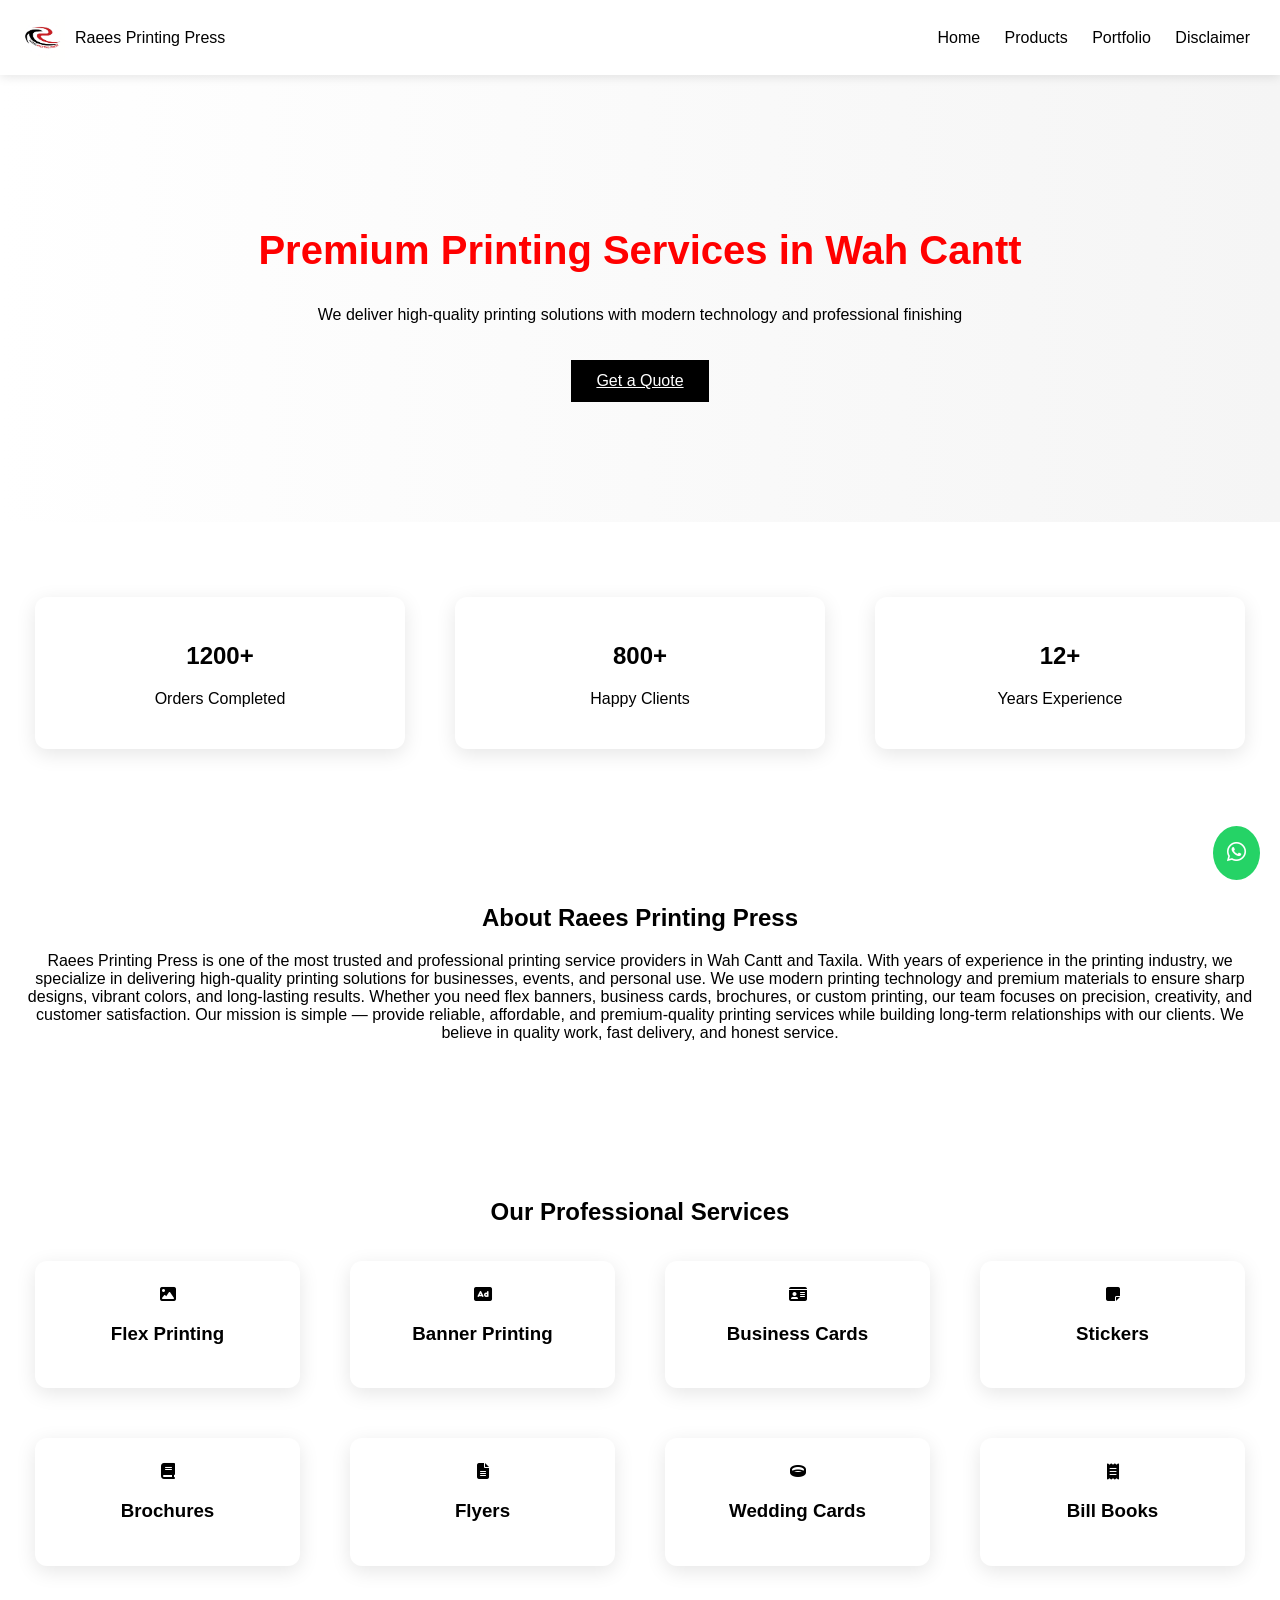
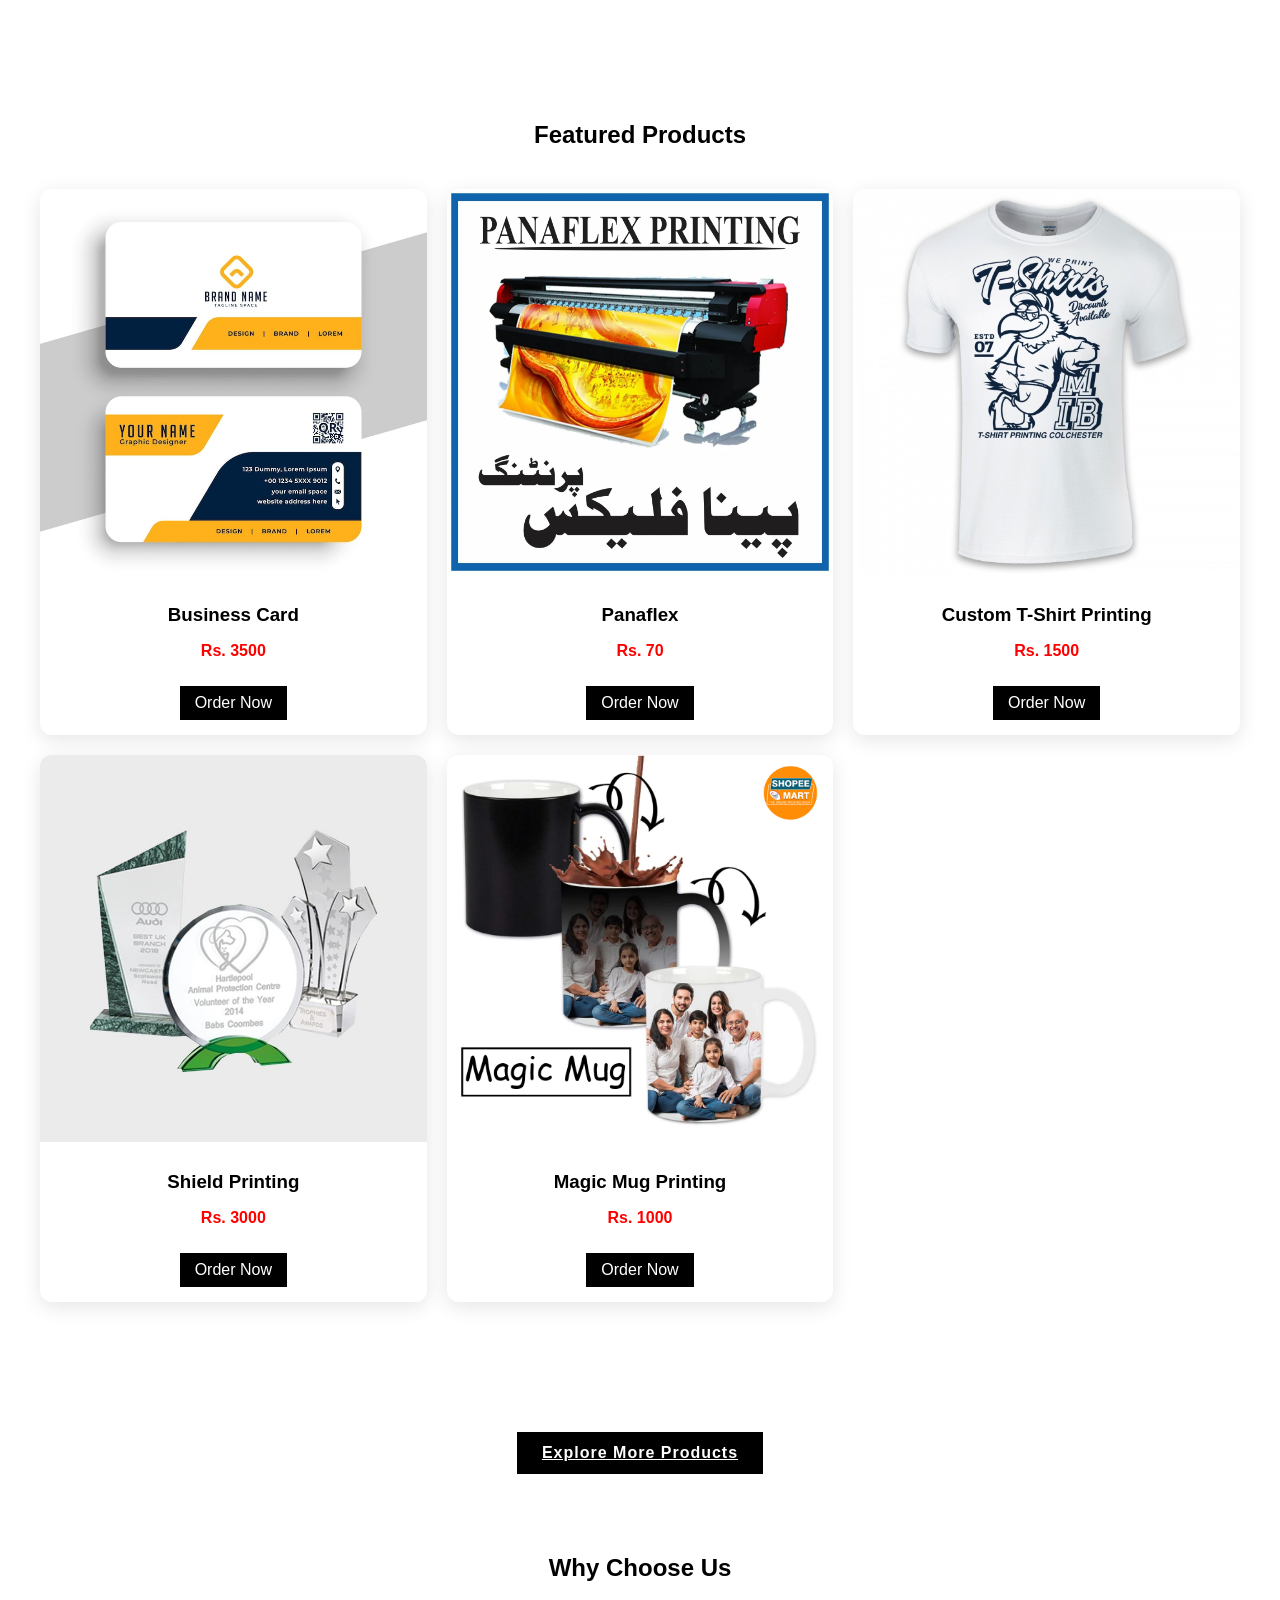
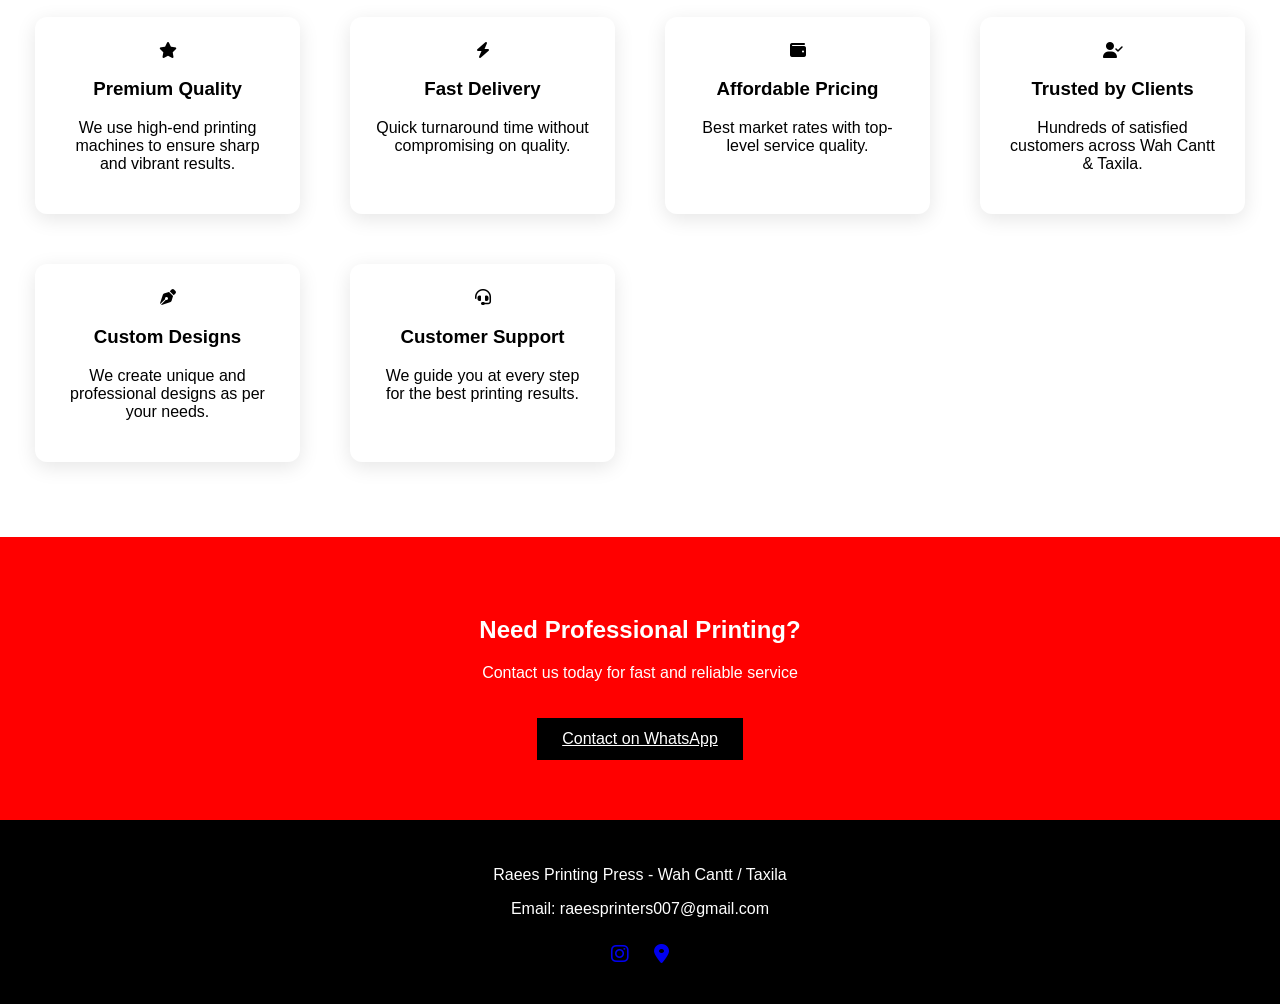
==== commit 430b6415: "Update index.html" ====
--- a/index.html
+++ b/index.html
@@ -144,14 +144,7 @@
 </div>
 </div>
 
-<div class="product-card">
-<img src="wax-stamp.jpg">
-<div class="product-content">
-<h3>Wax Stamps</h3>
-<p class="price">Rs. 6000</p>
-<a href="https://wa.me/923121657025?text=Hi! Sir I want to order Wax Stamps" target="_blank" class="order-btn">Order Now</a>
-</div>
-</div>
+
 
 <div class="product-card">
 <img src="tshirt.jpg">
--- a/style.css
+++ b/style.css
@@ -231,3 +231,14 @@
 .order-btn:hover{
 background:red;
 }
+
+/* explore button*/
+
+.explore-btn{
+font-weight:bold;
+letter-spacing:1px;
+}
+
+.explore-btn:hover{
+transform:scale(1.08);
+}
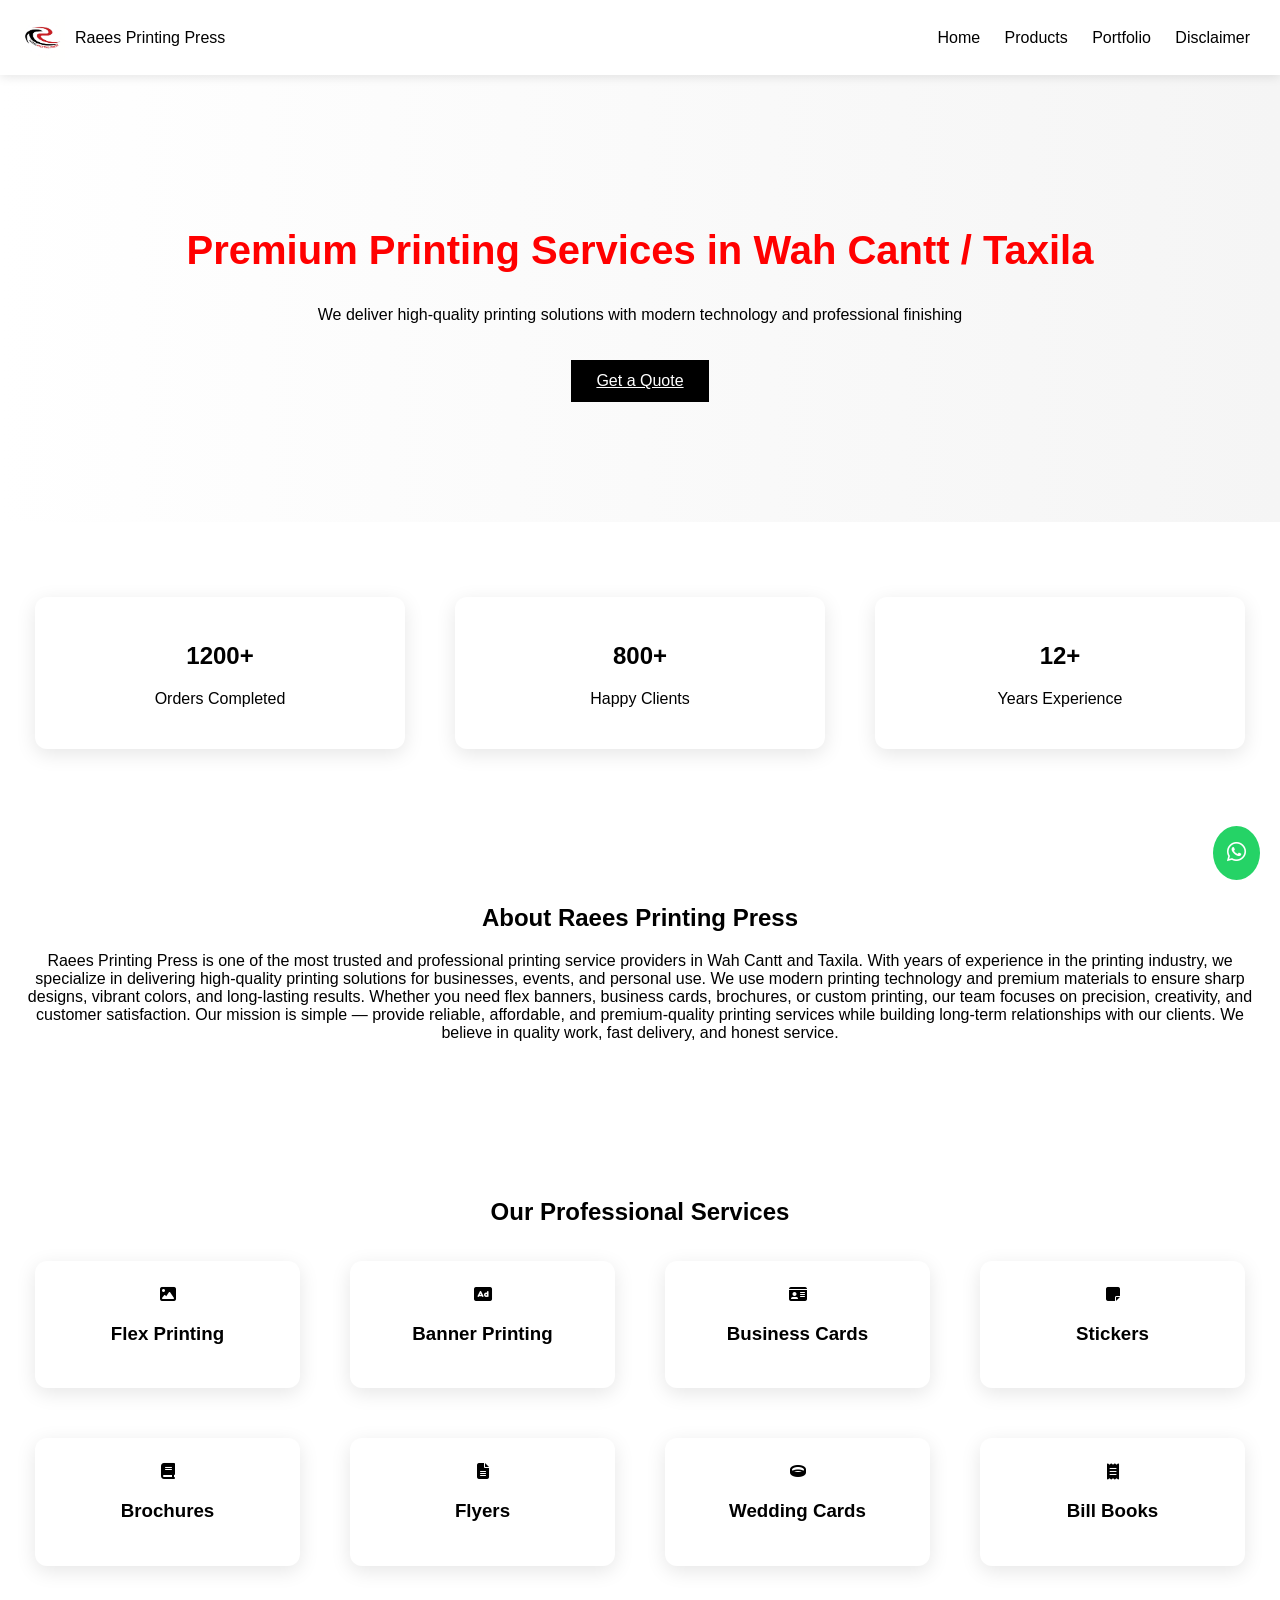
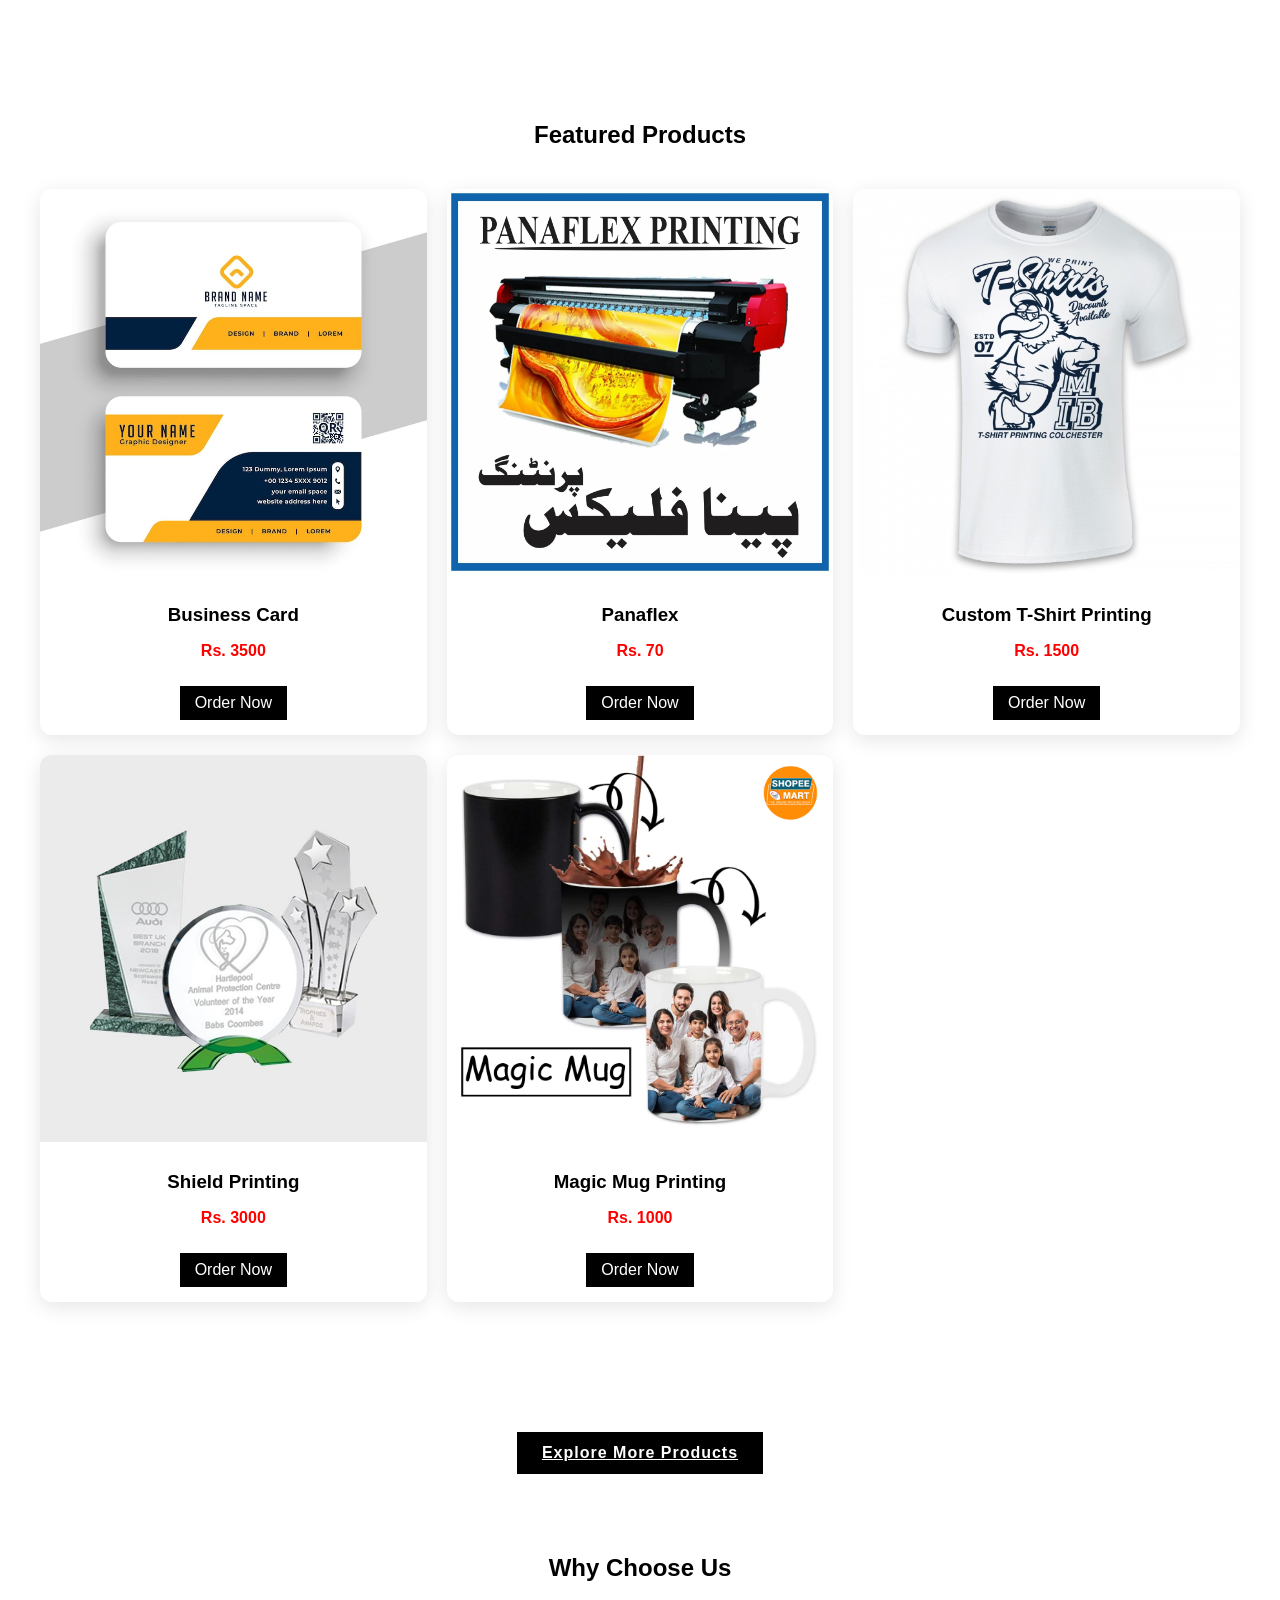
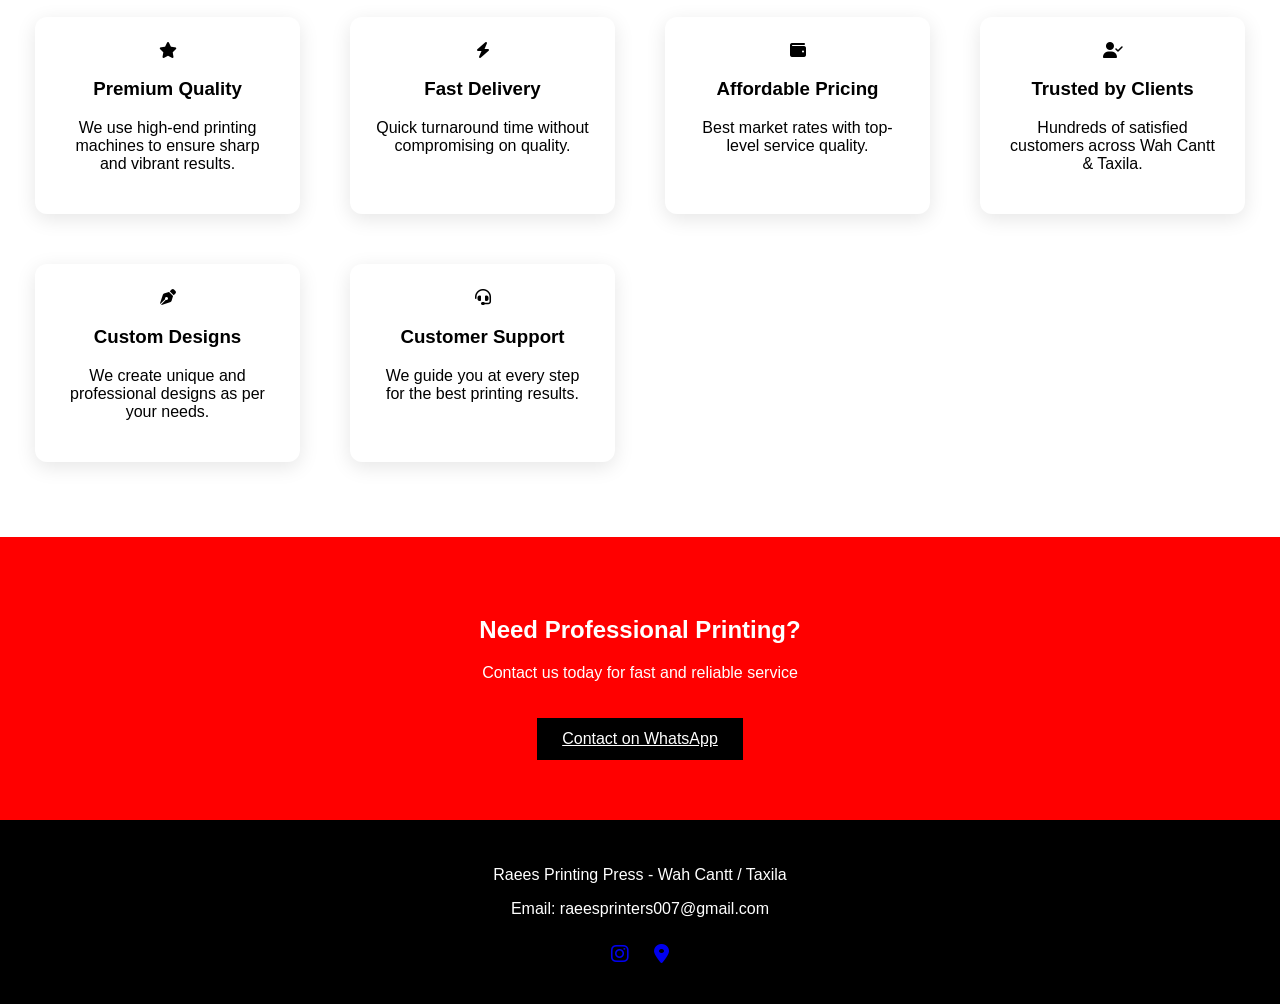
==== commit c6edbb59: "Update index.html" ====
--- a/index.html
+++ b/index.html
@@ -43,7 +43,7 @@
 
 <!-- HERO -->
 <section class="hero">
-<h1>Premium Printing Services in Wah Cantt</h1>
+<h1>Premium Printing Services in Wah Cantt / Taxila</h1>
 <p>We deliver high-quality printing solutions with modern technology and professional finishing</p>
 
 <a href="https://wa.me/923121657025" target="_blank" class="btn">Get a Quote</a>
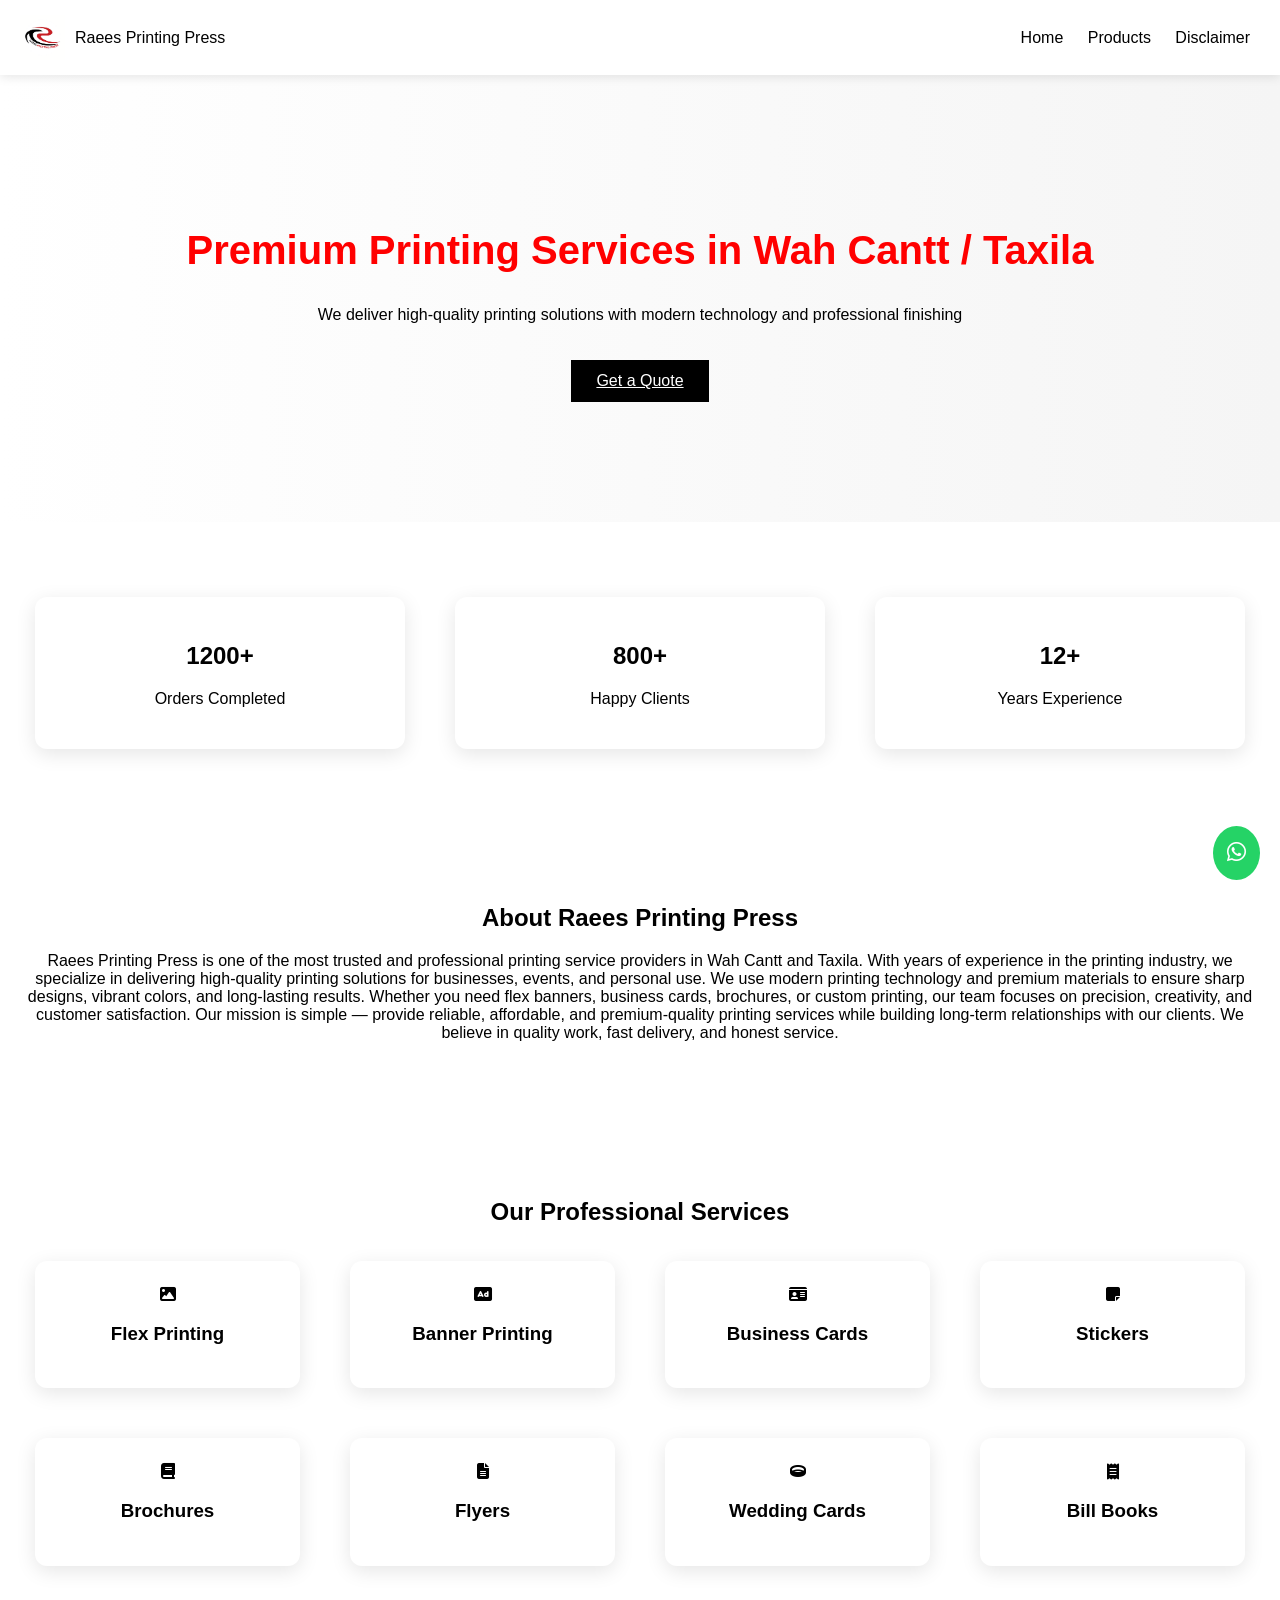
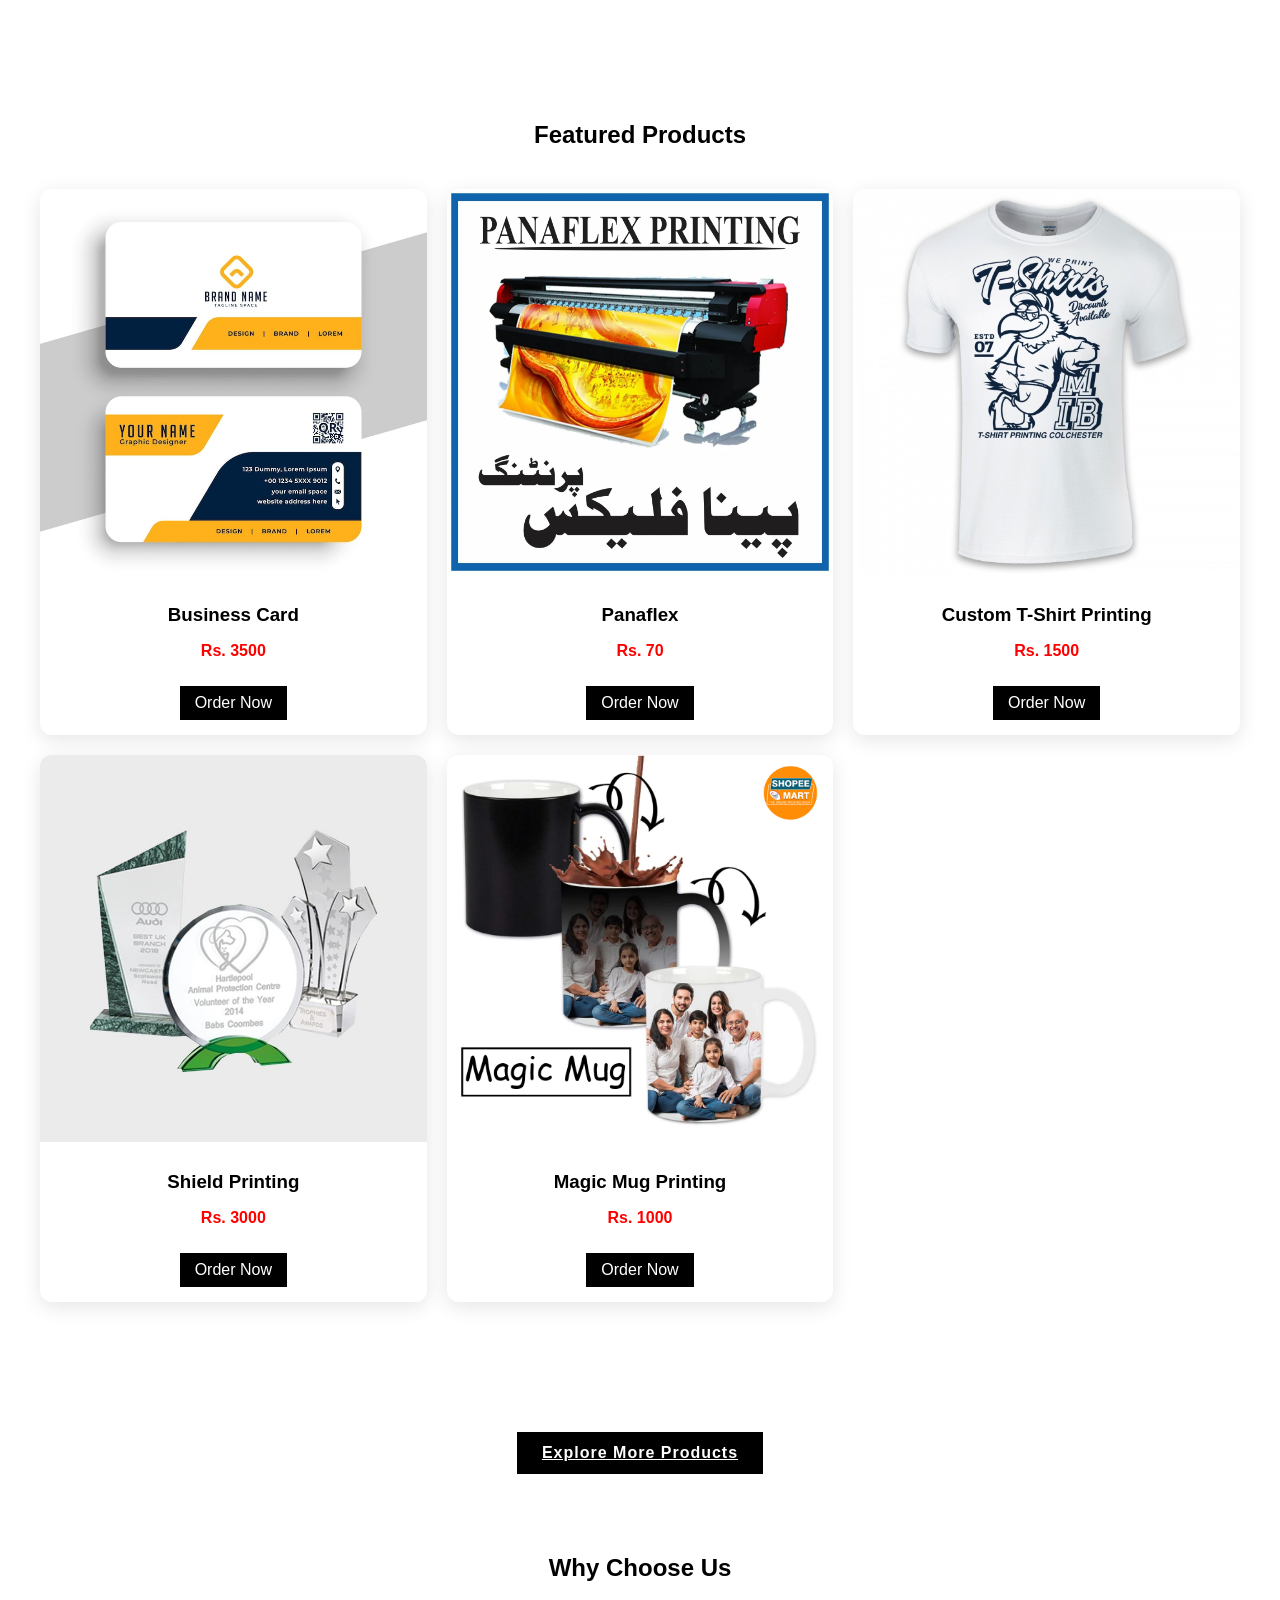
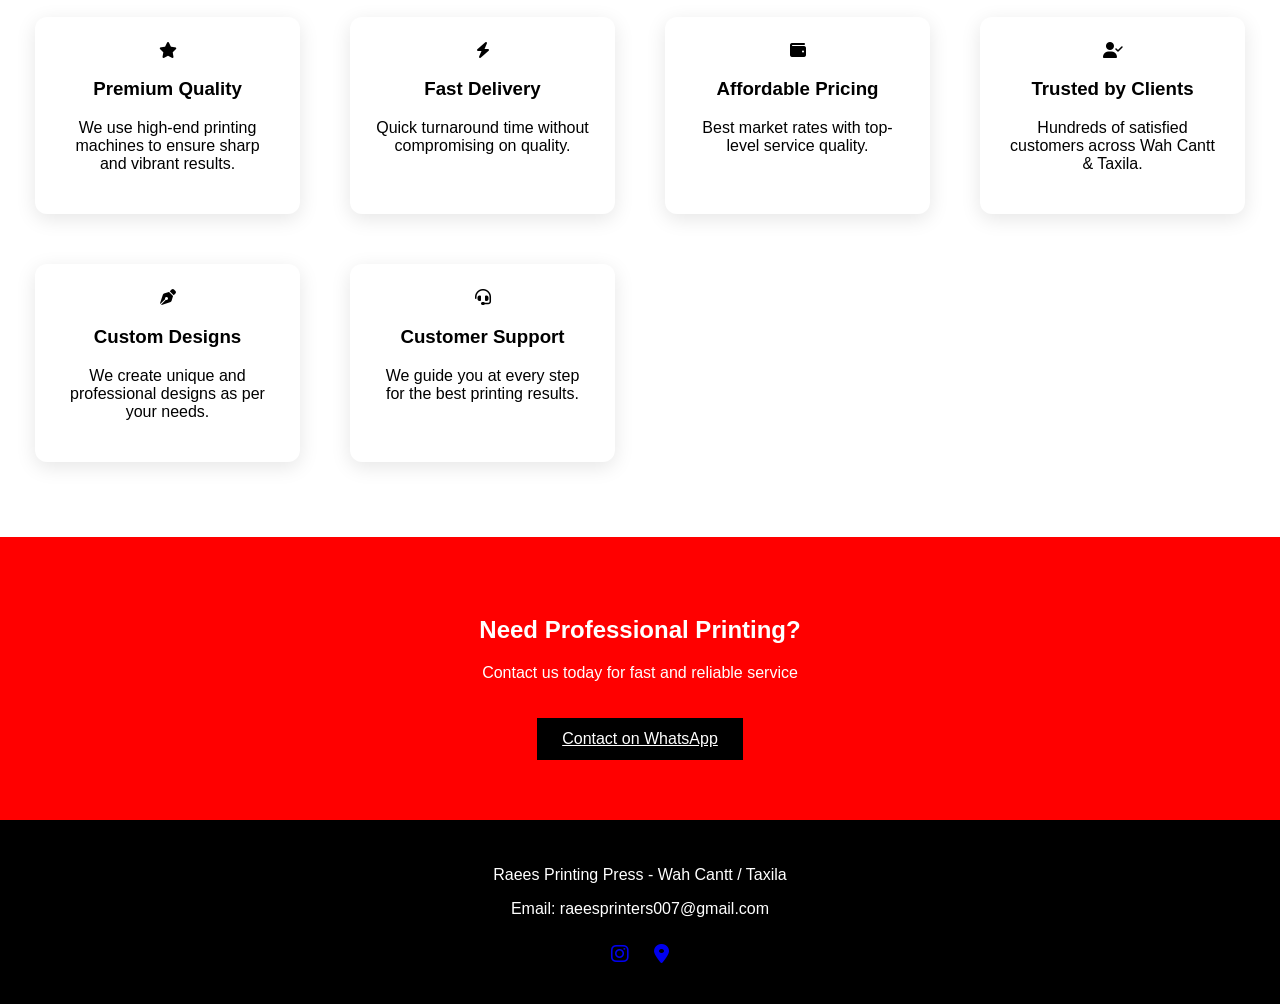
==== commit 907178e5: "Update index.html" ====
--- a/index.html
+++ b/index.html
@@ -36,7 +36,7 @@
 <nav id="nav">
 <a href="index.html">Home</a>
 <a href="products.html">Products</a>
-<a href="portfolio.html">Portfolio</a>
+
 <a href="disclaimer.html">Disclaimer</a>
 </nav>
 </header>
